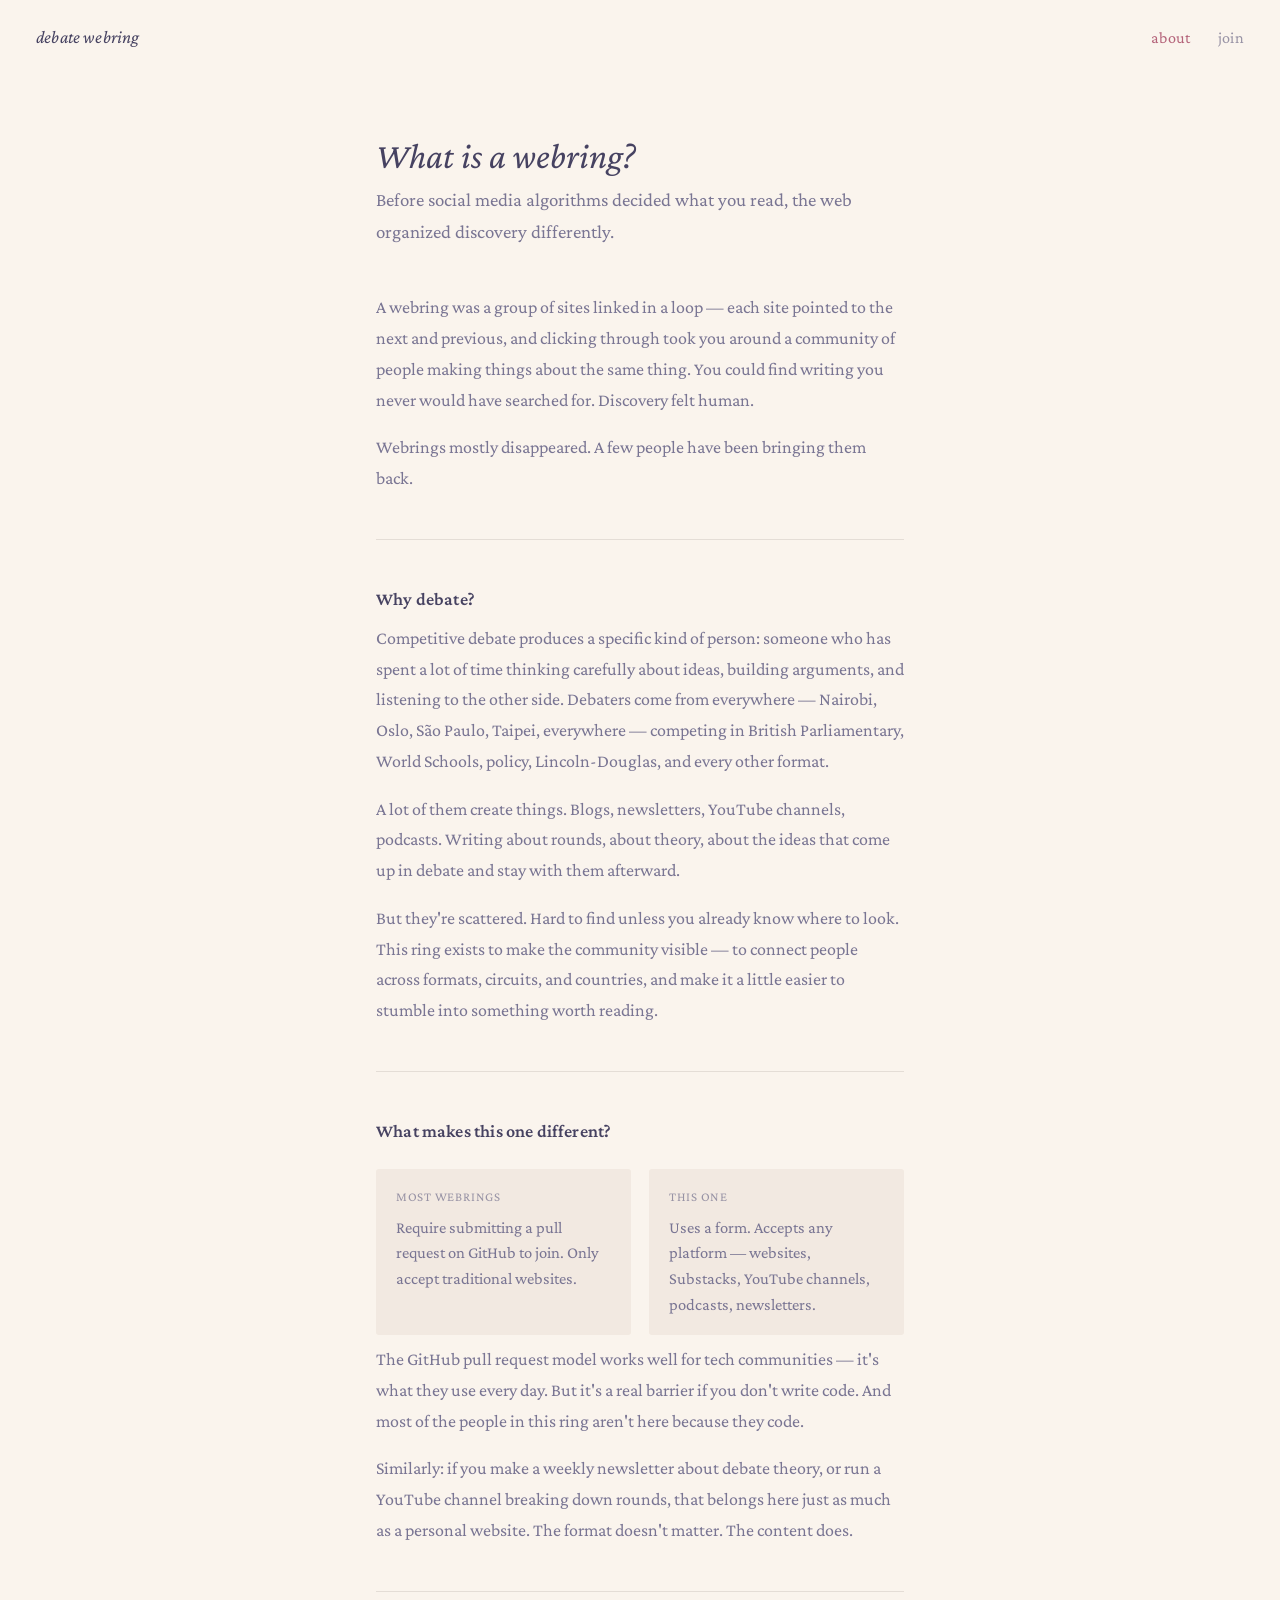
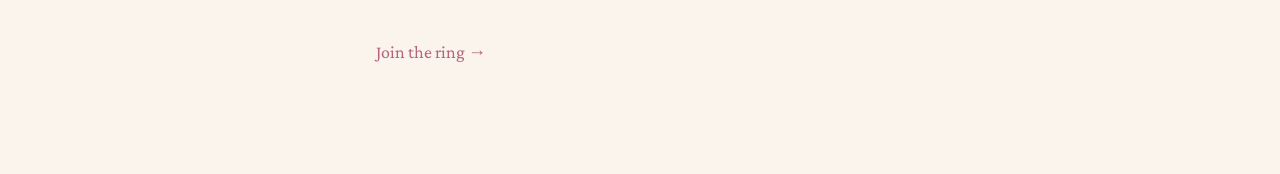
==== about.html @ 641d5b60 "initial site skeleton, example anonymous sites.js" ====
<!DOCTYPE html>
<html lang="en">
<head>
  <meta charset="UTF-8" />
  <meta name="viewport" content="width=device-width, initial-scale=1.0" />
  <title>About · Debate Webring</title>
  <meta name="description" content="What is the debate webring and why does it exist." />
  <link rel="preconnect" href="https://fonts.googleapis.com" />
  <link rel="preconnect" href="https://fonts.gstatic.com" crossorigin />
  <link href="https://fonts.googleapis.com/css2?family=Crimson+Pro:ital,wght@0,300;0,400;0,600;1,300;1,400;1,600&display=swap" rel="stylesheet" />
  <link rel="stylesheet" href="styles.css" />
</head>
<body class="editorial-page">
  <header>
    <h1><a href="index.html">debate webring</a></h1>
    <nav>
      <a href="about.html" class="active">about</a>
      <a href="join.html">join</a>
    </nav>
  </header>

  <main class="editorial-content">
    <h2>What is a webring?</h2>
    <p class="lede">
      Before social media algorithms decided what you read, the web organized
      discovery differently.
    </p>

    <p>
      A webring was a group of sites linked in a loop — each site pointed to
      the next and previous, and clicking through took you around a community
      of people making things about the same thing. You could find writing you
      never would have searched for. Discovery felt human.
    </p>
    <p>
      Webrings mostly disappeared. A few people have been bringing them back.
    </p>

    <hr class="divider" />

    <h3>Why debate?</h3>
    <p>
      Competitive debate produces a specific kind of person: someone who has
      spent a lot of time thinking carefully about ideas, building arguments,
      and listening to the other side. Debaters come from everywhere — Nairobi,
      Oslo, São Paulo, Taipei, everywhere — competing in British Parliamentary,
      World Schools, policy, Lincoln-Douglas, and every other format.
    </p>
    <p>
      A lot of them create things. Blogs, newsletters, YouTube channels,
      podcasts. Writing about rounds, about theory, about the ideas that come
      up in debate and stay with them afterward.
    </p>
    <p>
      But they're scattered. Hard to find unless you already know where to look.
      This ring exists to make the community visible — to connect people across
      formats, circuits, and countries, and make it a little easier to stumble
      into something worth reading.
    </p>

    <hr class="divider" />

    <h3>What makes this one different?</h3>

    <div class="callout-grid">
      <div class="callout">
        <div class="callout-label">Most webrings</div>
        <p>Require submitting a pull request on GitHub to join. Only accept traditional websites.</p>
      </div>
      <div class="callout">
        <div class="callout-label">This one</div>
        <p>Uses a form. Accepts any platform — websites, Substacks, YouTube channels, podcasts, newsletters.</p>
      </div>
    </div>

    <p>
      The GitHub pull request model works well for tech communities — it's what
      they use every day. But it's a real barrier if you don't write code. And
      most of the people in this ring aren't here because they code.
    </p>
    <p>
      Similarly: if you make a weekly newsletter about debate theory, or run a
      YouTube channel breaking down rounds, that belongs here just as much as
      a personal website. The format doesn't matter. The content does.
    </p>

    <hr class="divider" />

    <p>
      <a href="join.html">Join the ring →</a>
    </p>

  </main>
</body>
</html>
---- styles.css ----
/* ── Rose Pine Dawn palette ── */
:root {
  --base:    #faf4ed;
  --surface: #fffaf3;
  --overlay: #f2e9e1;
  --muted:   #9893a5;
  --subtle:  #797593;
  --text:    #464261;
  --love:    #b4637a;
  --gold:    #ea9d34;
  --pine:    #286983;
  --foam:    #56949f;
  --iris:    #907aa9;
  --rose:    #d7827e;
  --border:  #e4ddd6;
}

*, *::before, *::after {
  box-sizing: border-box;
  margin: 0;
  padding: 0;
}

html, body {
  height: 100%;
  background: var(--base);
  color: var(--text);
  font-family: 'Crimson Pro', Georgia, serif;
  font-size: 18px;
  line-height: 1.6;
  -webkit-font-smoothing: antialiased;
}

/* ── Header ── */
header {
  position: fixed;
  top: 0;
  left: 0;
  right: 0;
  z-index: 100;
  display: flex;
  align-items: baseline;
  justify-content: space-between;
  padding: 1.25rem 2rem;
  pointer-events: none;
}

header h1 {
  font-size: 1rem;
  font-weight: 400;
  font-style: italic;
  letter-spacing: 0.01em;
  color: var(--text);
  pointer-events: all;
}

header h1 a {
  color: inherit;
  text-decoration: none;
}

header nav {
  display: flex;
  gap: 1.5rem;
  pointer-events: all;
}

header nav a {
  font-size: 0.9rem;
  color: var(--muted);
  text-decoration: none;
  letter-spacing: 0.02em;
  transition: color 0.15s;
}

header nav a:hover,
header nav a.active {
  color: var(--love);
}

/* ── Ring page ── */
#ring-container {
  width: 100vw;
  height: 100vh;
  overflow: hidden;
  position: relative;
}

#ring-svg {
  width: 100%;
  height: 100%;
  cursor: grab;
  display: block;
}

#ring-svg:active {
  cursor: grabbing;
}

/* ── Constellation elements ── */
.ring-line {
  stroke: var(--border);
  stroke-width: 0.75;
  fill: none;
  transition: stroke 0.25s, stroke-opacity 0.25s;
  stroke-opacity: 0.7;
}

.ring-line.active {
  stroke: var(--love);
  stroke-opacity: 0.45;
}

.ring-dot {
  fill: var(--muted);
  cursor: pointer;
  transition: fill 0.15s;
}

.ring-dot:hover,
.ring-dot.hovered {
  fill: var(--love);
}

.ring-dot.selected {
  fill: var(--love);
}

.ring-label {
  font-family: 'Crimson Pro', Georgia, serif;
  font-size: 11.5px;
  fill: var(--muted);
  cursor: pointer;
  transition: fill 0.15s;
  user-select: none;
  letter-spacing: 0.02em;
}

.ring-label:hover,
.ring-label.hovered {
  fill: var(--love);
}

.ring-label.selected {
  fill: var(--subtle);
  font-style: italic;
}

/* ── Info card ── */
#info-card {
  position: fixed;
  bottom: 5.5rem;
  left: 50%;
  transform: translateX(-50%);
  width: min(400px, calc(100vw - 2rem));
  background: var(--surface);
  border: 1px solid var(--border);
  border-radius: 3px;
  padding: 1.4rem 1.6rem 1.25rem;
  z-index: 50;
  opacity: 1;
  transition: opacity 0.2s, transform 0.2s;
  box-shadow: 0 1px 20px rgba(70, 66, 97, 0.05);
}

#info-card.hidden {
  opacity: 0;
  pointer-events: none;
  transform: translateX(-50%) translateY(6px);
}

.card-header {
  display: flex;
  align-items: flex-start;
  justify-content: space-between;
  gap: 0.75rem;
  margin-bottom: 0.2rem;
}

.card-name {
  font-size: 1.2rem;
  font-weight: 600;
  color: var(--text);
  line-height: 1.2;
}

.card-type {
  font-size: 0.72rem;
  color: var(--muted);
  letter-spacing: 0.06em;
  text-transform: uppercase;
  border: 1px solid var(--border);
  padding: 0.15em 0.5em;
  border-radius: 2px;
  white-space: nowrap;
  margin-top: 0.2rem;
  flex-shrink: 0;
}

.card-close {
  background: none;
  border: none;
  color: var(--muted);
  font-size: 1.1rem;
  cursor: pointer;
  padding: 0.1rem 0.2rem;
  line-height: 1;
  transition: color 0.15s;
  font-family: 'Crimson Pro', Georgia, serif;
  flex-shrink: 0;
}

.card-close:hover {
  color: var(--text);
}

.card-meta {
  font-size: 0.88rem;
  color: var(--muted);
  margin-bottom: 0.65rem;
  font-style: italic;
}

.card-description {
  font-size: 0.97rem;
  color: var(--subtle);
  line-height: 1.55;
  margin-bottom: 1rem;
}

.card-actions {
  display: flex;
  align-items: center;
  gap: 0.75rem;
  flex-wrap: wrap;
}

.btn-visit {
  display: inline-block;
  padding: 0.35rem 1rem;
  background: var(--love);
  color: var(--surface);
  font-family: 'Crimson Pro', Georgia, serif;
  font-size: 0.9rem;
  font-style: italic;
  border: none;
  border-radius: 2px;
  text-decoration: none;
  cursor: pointer;
  transition: background 0.15s;
}

.btn-visit:hover {
  background: var(--rose);
}

/* ── Bio links ── */
.card-bio {
  margin-top: 0.85rem;
  padding-top: 0.85rem;
  border-top: 1px solid var(--overlay);
}

.card-bio-label {
  font-size: 0.75rem;
  color: var(--muted);
  letter-spacing: 0.05em;
  text-transform: uppercase;
  margin-bottom: 0.4rem;
}

.card-bio-links {
  display: flex;
  align-items: center;
  gap: 0.5rem;
  font-size: 0.95rem;
  flex-wrap: wrap;
}

.card-bio-links a {
  color: var(--subtle);
  text-decoration: none;
  transition: color 0.15s;
  border-bottom: 1px solid var(--border);
}

.card-bio-links a:hover {
  color: var(--love);
  border-color: var(--love);
}

.bio-sep {
  color: var(--muted);
  font-style: normal;
}

.btn-copy {
  font-size: 0.78rem;
  color: var(--muted);
  background: none;
  border: 1px solid var(--border);
  border-radius: 2px;
  padding: 0.15em 0.55em;
  cursor: pointer;
  font-family: 'Crimson Pro', Georgia, serif;
  transition: color 0.15s, border-color 0.15s;
  margin-left: auto;
}

.btn-copy:hover {
  color: var(--text);
  border-color: var(--subtle);
}

.btn-copy.copied {
  color: var(--pine);
  border-color: var(--pine);
}

/* ── Ring nav controls ── */
#ring-controls {
  position: fixed;
  bottom: 1.75rem;
  left: 50%;
  transform: translateX(-50%);
  display: flex;
  align-items: center;
  gap: 1.25rem;
  z-index: 50;
}

.ring-nav-btn {
  background: none;
  border: 1px solid var(--border);
  color: var(--muted);
  font-family: 'Crimson Pro', Georgia, serif;
  font-size: 0.9rem;
  font-style: italic;
  padding: 0.28rem 0.85rem;
  border-radius: 2px;
  cursor: pointer;
  transition: border-color 0.15s, color 0.15s;
}

.ring-nav-btn:hover {
  border-color: var(--love);
  color: var(--love);
}

#ring-counter {
  font-size: 0.8rem;
  color: var(--muted);
  font-style: italic;
  min-width: 4.5rem;
  text-align: center;
}

/* ── Zoom hint ── */
#zoom-hint {
  position: fixed;
  top: 4.5rem;
  left: 50%;
  transform: translateX(-50%);
  font-size: 0.75rem;
  color: var(--muted);
  font-style: italic;
  pointer-events: none;
  opacity: 1;
  transition: opacity 1.2s;
  z-index: 10;
  letter-spacing: 0.02em;
}

#zoom-hint.fade {
  opacity: 0;
}

/* ── Editorial pages (about, join) ── */
.editorial-page {
  min-height: 100vh;
}

.editorial-content {
  max-width: 600px;
  margin: 0 auto;
  padding: 7.5rem 2rem 5rem;
}

.editorial-content h2 {
  font-size: 2rem;
  font-weight: 400;
  font-style: italic;
  color: var(--text);
  margin-bottom: 0.35rem;
  line-height: 1.2;
}

.editorial-content .lede {
  font-size: 1.05rem;
  color: var(--subtle);
  margin-bottom: 2.5rem;
  line-height: 1.65;
}

.editorial-content h3 {
  font-size: 1rem;
  font-weight: 600;
  color: var(--text);
  margin-top: 2.25rem;
  margin-bottom: 0.5rem;
  letter-spacing: 0.01em;
}

.editorial-content p {
  font-size: 1rem;
  color: var(--subtle);
  margin-bottom: 0.9rem;
  line-height: 1.72;
}

.editorial-content ul,
.editorial-content ol {
  margin-left: 1.2rem;
  margin-bottom: 1rem;
}

.editorial-content li {
  font-size: 1rem;
  color: var(--subtle);
  line-height: 1.7;
  margin-bottom: 0.3rem;
}

.editorial-content a {
  color: var(--love);
  text-decoration: none;
  border-bottom: 1px solid transparent;
  transition: border-color 0.15s;
}

.editorial-content a:hover {
  border-color: var(--love);
}

.editorial-content code {
  font-family: 'Courier New', monospace;
  font-size: 0.86rem;
  background: var(--overlay);
  color: var(--text);
  padding: 0.1em 0.4em;
  border-radius: 2px;
}

.editorial-content pre {
  background: var(--overlay);
  border: 1px solid var(--border);
  border-radius: 3px;
  padding: 1rem 1.2rem;
  overflow-x: auto;
  margin: 0.5rem 0 1.25rem;
}

.editorial-content pre code {
  background: none;
  padding: 0;
  font-size: 0.84rem;
  line-height: 1.65;
}

.divider {
  border: none;
  border-top: 1px solid var(--border);
  margin: 2.5rem 0;
}

/* ── Difference callouts (about page) ── */
.callout-grid {
  display: grid;
  grid-template-columns: 1fr 1fr;
  gap: 1rem;
  margin: 1.25rem 0 0.5rem;
}

.callout {
  background: var(--overlay);
  border-radius: 3px;
  padding: 1rem 1.1rem;
}

.callout .callout-label {
  font-size: 0.72rem;
  letter-spacing: 0.06em;
  text-transform: uppercase;
  color: var(--muted);
  margin-bottom: 0.4rem;
}

.callout p {
  font-size: 0.92rem;
  color: var(--subtle);
  margin-bottom: 0;
  line-height: 1.55;
}

/* ── Join form embed ── */
.form-wrapper {
  margin-top: 1.5rem;
  border: 1px solid var(--border);
  border-radius: 3px;
  overflow: hidden;
  background: var(--surface);
}

.form-wrapper iframe {
  display: block;
  width: 100%;
  border: none;
  min-height: 640px;
}

.btn-primary {
  display: inline-block;
  padding: 0.5rem 1.2rem;
  background: var(--love);
  color: var(--surface);
  font-family: 'Crimson Pro', Georgia, serif;
  font-size: 1rem;
  font-style: italic;
  border-radius: 2px;
  text-decoration: none;
  border: none;
  transition: background 0.15s;
  cursor: pointer;
  margin-top: 0.5rem;
}

.btn-primary:hover {
  background: var(--rose);
  border-color: transparent;
}

/* ── Responsive ── */
@media (max-width: 600px) {
  header {
    padding: 1rem 1.25rem;
  }

  #info-card {
    bottom: 5.5rem;
    padding: 1.1rem 1.25rem 1rem;
  }

  .editorial-content {
    padding: 6rem 1.25rem 4rem;
  }

  .callout-grid {
    grid-template-columns: 1fr;
  }
}
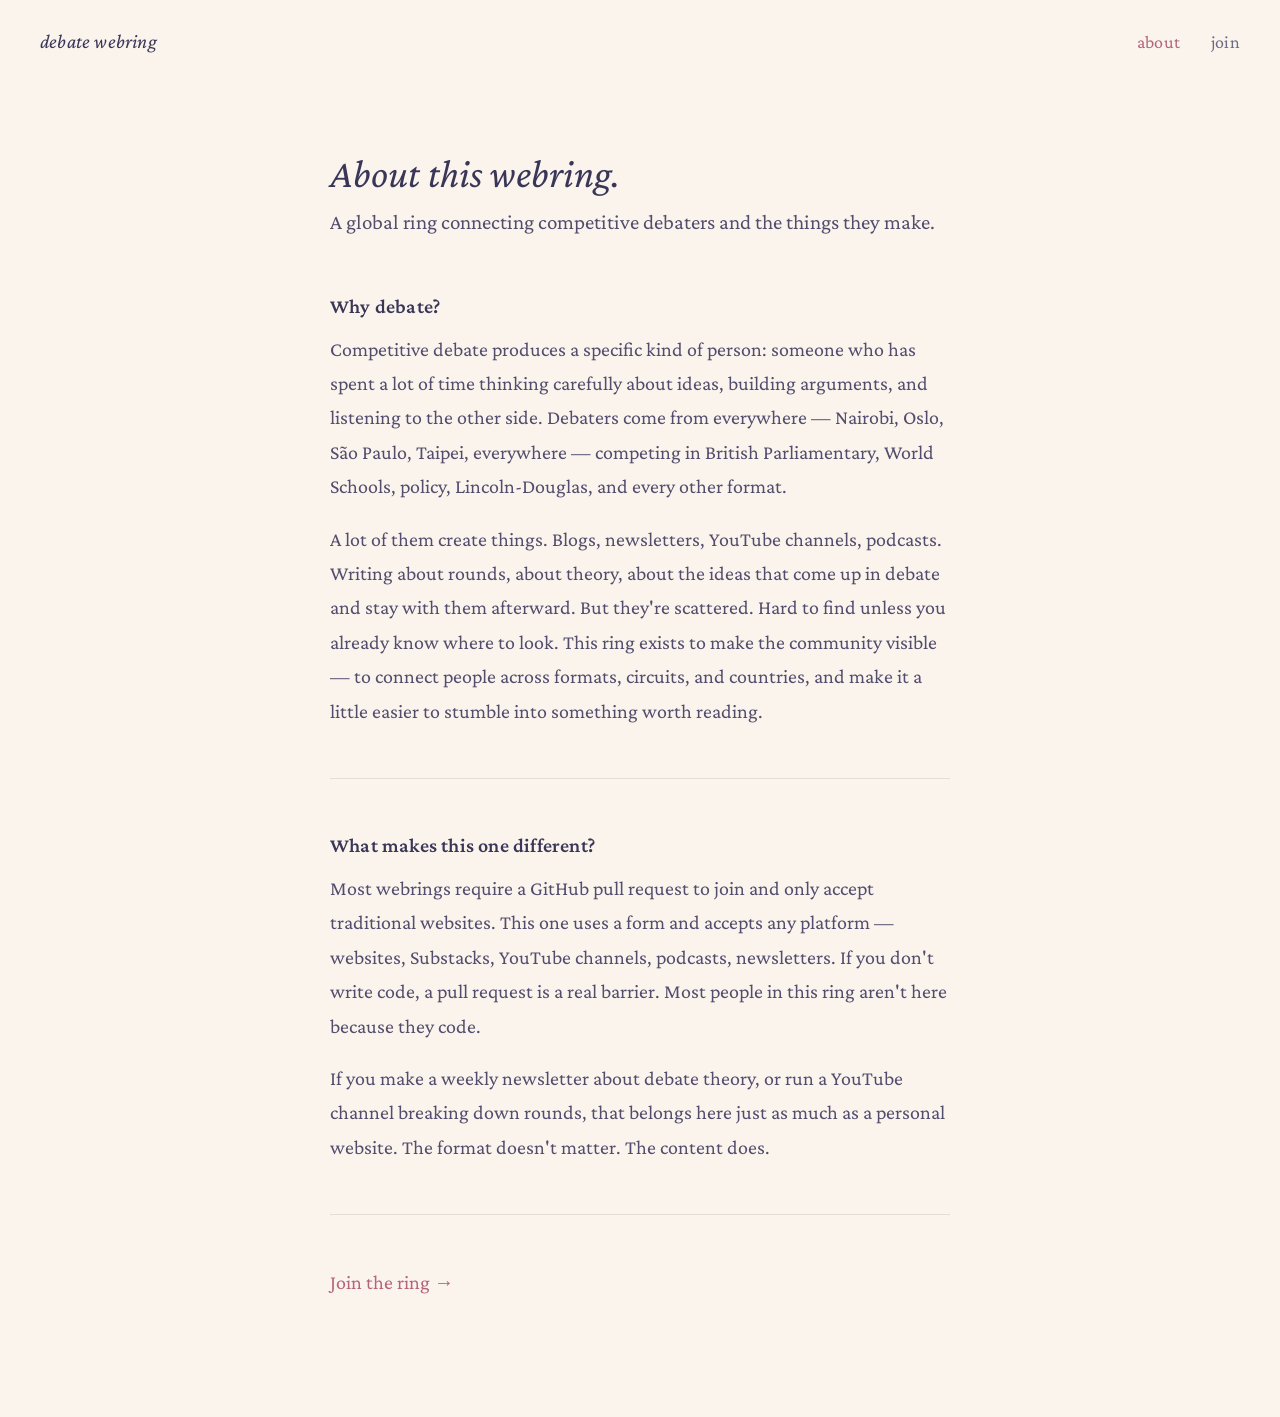
==== commit 5363e386: "Design refresh and structural improvements - Higher color contrast (darker muted/subtle/text tokens)" ====
--- a/about.html
+++ b/about.html
@@ -20,23 +20,10 @@
   </header>
 
   <main class="editorial-content">
-    <h2>What is a webring?</h2>
+    <h2>About this webring.</h2>
     <p class="lede">
-      Before social media algorithms decided what you read, the web organized
-      discovery differently.
+      A global ring connecting competitive debaters and the things they make.
     </p>
-
-    <p>
-      A webring was a group of sites linked in a loop — each site pointed to
-      the next and previous, and clicking through took you around a community
-      of people making things about the same thing. You could find writing you
-      never would have searched for. Discovery felt human.
-    </p>
-    <p>
-      Webrings mostly disappeared. A few people have been bringing them back.
-    </p>
-
-    <hr class="divider" />
 
     <h3>Why debate?</h3>
     <p>
@@ -49,39 +36,27 @@
     <p>
       A lot of them create things. Blogs, newsletters, YouTube channels,
       podcasts. Writing about rounds, about theory, about the ideas that come
-      up in debate and stay with them afterward.
-    </p>
-    <p>
-      But they're scattered. Hard to find unless you already know where to look.
-      This ring exists to make the community visible — to connect people across
-      formats, circuits, and countries, and make it a little easier to stumble
-      into something worth reading.
+      up in debate and stay with them afterward. But they're scattered. Hard to
+      find unless you already know where to look. This ring exists to make the
+      community visible — to connect people across formats, circuits, and
+      countries, and make it a little easier to stumble into something worth
+      reading.
     </p>
 
     <hr class="divider" />
 
     <h3>What makes this one different?</h3>
-
-    <div class="callout-grid">
-      <div class="callout">
-        <div class="callout-label">Most webrings</div>
-        <p>Require submitting a pull request on GitHub to join. Only accept traditional websites.</p>
-      </div>
-      <div class="callout">
-        <div class="callout-label">This one</div>
-        <p>Uses a form. Accepts any platform — websites, Substacks, YouTube channels, podcasts, newsletters.</p>
-      </div>
-    </div>
-
     <p>
-      The GitHub pull request model works well for tech communities — it's what
-      they use every day. But it's a real barrier if you don't write code. And
-      most of the people in this ring aren't here because they code.
+      Most webrings require a GitHub pull request to join and only accept
+      traditional websites. This one uses a form and accepts any platform —
+      websites, Substacks, YouTube channels, podcasts, newsletters. If you
+      don't write code, a pull request is a real barrier. Most people in this
+      ring aren't here because they code.
     </p>
     <p>
-      Similarly: if you make a weekly newsletter about debate theory, or run a
-      YouTube channel breaking down rounds, that belongs here just as much as
-      a personal website. The format doesn't matter. The content does.
+      If you make a weekly newsletter about debate theory, or run a YouTube
+      channel breaking down rounds, that belongs here just as much as a
+      personal website. The format doesn't matter. The content does.
     </p>
 
     <hr class="divider" />
--- a/styles.css
+++ b/styles.css
@@ -3,9 +3,9 @@
   --base:    #faf4ed;
   --surface: #fffaf3;
   --overlay: #f2e9e1;
-  --muted:   #9893a5;
-  --subtle:  #797593;
-  --text:    #464261;
+  --muted:   #6e6a86;
+  --subtle:  #524c6d;
+  --text:    #3a3657;
   --love:    #b4637a;
   --gold:    #ea9d34;
   --pine:    #286983;
@@ -22,11 +22,10 @@
 }
 
 html, body {
-  height: 100%;
   background: var(--base);
   color: var(--text);
   font-family: 'Crimson Pro', Georgia, serif;
-  font-size: 18px;
+  font-size: 20px;
   line-height: 1.6;
   -webkit-font-smoothing: antialiased;
 }
@@ -81,7 +80,7 @@
 /* ── Ring page ── */
 #ring-container {
   width: 100vw;
-  height: 100vh;
+  height: 100svh;
   overflow: hidden;
   position: relative;
 }
@@ -128,8 +127,8 @@
 
 .ring-label {
   font-family: 'Crimson Pro', Georgia, serif;
-  font-size: 11.5px;
-  fill: var(--muted);
+  font-size: 13.5px;
+  fill: var(--subtle);
   cursor: pointer;
   transition: fill 0.15s;
   user-select: none;
@@ -149,24 +148,20 @@
 /* ── Info card ── */
 #info-card {
   position: fixed;
-  bottom: 5.5rem;
-  left: 50%;
-  transform: translateX(-50%);
-  width: min(400px, calc(100vw - 2rem));
+  width: min(460px, calc(100vw - 2rem));
   background: var(--surface);
   border: 1px solid var(--border);
   border-radius: 3px;
   padding: 1.4rem 1.6rem 1.25rem;
   z-index: 50;
   opacity: 1;
-  transition: opacity 0.2s, transform 0.2s;
-  box-shadow: 0 1px 20px rgba(70, 66, 97, 0.05);
+  transition: opacity 0.2s;
+  box-shadow: 0 2px 24px rgba(70, 66, 97, 0.1);
 }
 
 #info-card.hidden {
   opacity: 0;
   pointer-events: none;
-  transform: translateX(-50%) translateY(6px);
 }
 
 .card-header {
@@ -381,7 +376,7 @@
 }
 
 .editorial-content {
-  max-width: 600px;
+  max-width: 700px;
   margin: 0 auto;
   padding: 7.5rem 2rem 5rem;
 }
@@ -473,33 +468,77 @@
   margin: 2.5rem 0;
 }
 
-/* ── Difference callouts (about page) ── */
-.callout-grid {
+/* ── Directory listing (index page) ── */
+#directory {
+  background: var(--surface);
+  border-top: 1px solid var(--border);
+  padding: 3rem 2rem 5rem;
+}
+
+.directory-header {
+  font-size: 0.72rem;
+  letter-spacing: 0.08em;
+  text-transform: uppercase;
+  color: var(--muted);
+  margin-bottom: 1.5rem;
+  max-width: 960px;
+  margin-left: auto;
+  margin-right: auto;
+}
+
+#directory-list {
   display: grid;
-  grid-template-columns: 1fr 1fr;
-  gap: 1rem;
-  margin: 1.25rem 0 0.5rem;
-}
-
-.callout {
+  grid-template-columns: repeat(auto-fill, minmax(260px, 1fr));
+  gap: 0.65rem;
+  max-width: 960px;
+  margin: 0 auto;
+}
+
+.dir-entry {
+  padding: 0.85rem 1rem;
+  border: 1px solid var(--border);
+  border-radius: 3px;
+  cursor: pointer;
+  transition: border-color 0.15s, background 0.15s;
+  background: var(--base);
+  text-align: left;
+}
+
+.dir-entry:hover {
+  border-color: var(--love);
   background: var(--overlay);
-  border-radius: 3px;
-  padding: 1rem 1.1rem;
-}
-
-.callout .callout-label {
-  font-size: 0.72rem;
-  letter-spacing: 0.06em;
+}
+
+.dir-entry-top {
+  display: flex;
+  align-items: baseline;
+  justify-content: space-between;
+  gap: 0.5rem;
+  margin-bottom: 0.2rem;
+}
+
+.dir-entry-name {
+  font-size: 1rem;
+  font-weight: 600;
+  color: var(--text);
+}
+
+.dir-entry-type {
+  font-size: 0.65rem;
+  letter-spacing: 0.05em;
   text-transform: uppercase;
   color: var(--muted);
-  margin-bottom: 0.4rem;
-}
-
-.callout p {
-  font-size: 0.92rem;
-  color: var(--subtle);
-  margin-bottom: 0;
-  line-height: 1.55;
+  border: 1px solid var(--border);
+  padding: 0.1em 0.4em;
+  border-radius: 2px;
+  white-space: nowrap;
+  flex-shrink: 0;
+}
+
+.dir-entry-meta {
+  font-size: 0.82rem;
+  color: var(--muted);
+  font-style: italic;
 }
 
 /* ── Join form embed ── */
@@ -546,7 +585,6 @@
   }
 
   #info-card {
-    bottom: 5.5rem;
     padding: 1.1rem 1.25rem 1rem;
   }
 
@@ -554,7 +592,7 @@
     padding: 6rem 1.25rem 4rem;
   }
 
-  .callout-grid {
+  #directory-list {
     grid-template-columns: 1fr;
   }
 }
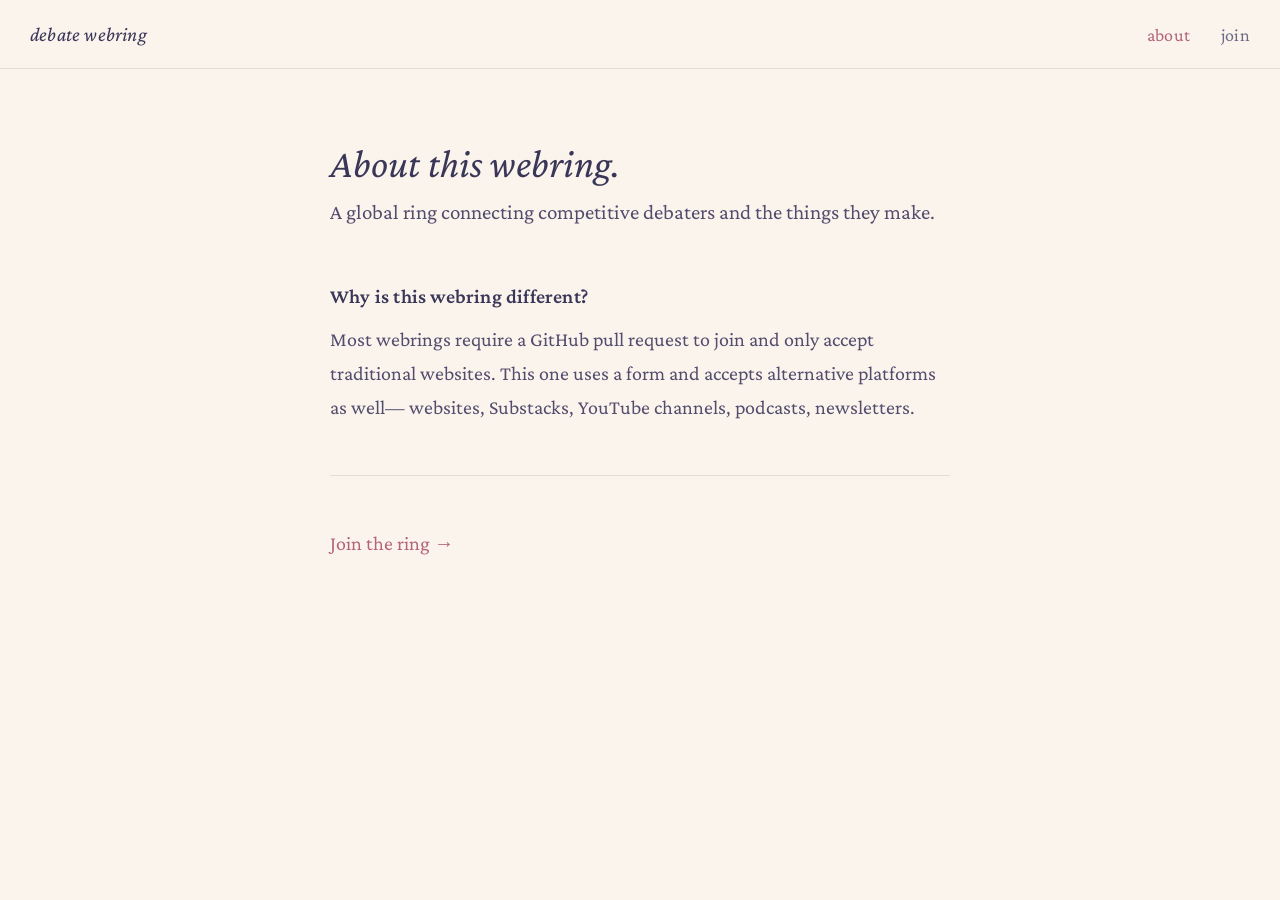
==== commit 419cfb88: "removed ai slop writing" ====
--- a/about.html
+++ b/about.html
@@ -25,38 +25,12 @@
       A global ring connecting competitive debaters and the things they make.
     </p>
 
-    <h3>Why debate?</h3>
-    <p>
-      Competitive debate produces a specific kind of person: someone who has
-      spent a lot of time thinking carefully about ideas, building arguments,
-      and listening to the other side. Debaters come from everywhere — Nairobi,
-      Oslo, São Paulo, Taipei, everywhere — competing in British Parliamentary,
-      World Schools, policy, Lincoln-Douglas, and every other format.
-    </p>
-    <p>
-      A lot of them create things. Blogs, newsletters, YouTube channels,
-      podcasts. Writing about rounds, about theory, about the ideas that come
-      up in debate and stay with them afterward. But they're scattered. Hard to
-      find unless you already know where to look. This ring exists to make the
-      community visible — to connect people across formats, circuits, and
-      countries, and make it a little easier to stumble into something worth
-      reading.
-    </p>
-
-    <hr class="divider" />
-
-    <h3>What makes this one different?</h3>
+    
+    <h3>Why is this webring different?</h3>
     <p>
       Most webrings require a GitHub pull request to join and only accept
-      traditional websites. This one uses a form and accepts any platform —
-      websites, Substacks, YouTube channels, podcasts, newsletters. If you
-      don't write code, a pull request is a real barrier. Most people in this
-      ring aren't here because they code.
-    </p>
-    <p>
-      If you make a weekly newsletter about debate theory, or run a YouTube
-      channel breaking down rounds, that belongs here just as much as a
-      personal website. The format doesn't matter. The content does.
+      traditional websites. This one uses a form and accepts alternative platforms as well—
+      websites, Substacks, YouTube channels, podcasts, newsletters.
     </p>
 
     <hr class="divider" />
--- a/styles.css
+++ b/styles.css
@@ -40,8 +40,9 @@
   display: flex;
   align-items: baseline;
   justify-content: space-between;
-  padding: 1.25rem 2rem;
-  pointer-events: none;
+  padding: 0.9rem 1.5rem;
+  background: var(--base);
+  border-bottom: 1px solid var(--border);
 }
 
 header h1 {
@@ -50,7 +51,6 @@
   font-style: italic;
   letter-spacing: 0.01em;
   color: var(--text);
-  pointer-events: all;
 }
 
 header h1 a {
@@ -61,7 +61,6 @@
 header nav {
   display: flex;
   gap: 1.5rem;
-  pointer-events: all;
 }
 
 header nav a {
@@ -77,12 +76,259 @@
   color: var(--love);
 }
 
-/* ── Ring page ── */
-#ring-container {
-  width: 100vw;
-  height: 100svh;
+/* ── Index page split layout ── */
+body.index-page {
+  height: 100vh;
+  display: flex;
+  flex-direction: column;
   overflow: hidden;
+}
+
+body.index-page header {
   position: relative;
+  flex-shrink: 0;
+}
+
+#app {
+  display: flex;
+  flex: 1;
+  overflow: hidden;
+  min-height: 0;
+}
+
+/* ── Left panel: list + search ── */
+#left-panel {
+  width: 42%;
+  flex-shrink: 0;
+  display: flex;
+  flex-direction: column;
+  overflow: hidden;
+  border-right: 1px solid var(--border);
+}
+
+#search-area {
+  flex-shrink: 0;
+  padding: 0.75rem 1.1rem;
+  border-bottom: 1px solid var(--border);
+  display: flex;
+  flex-direction: column;
+  gap: 0.45rem;
+}
+
+#search-input {
+  width: 100%;
+  background: var(--surface);
+  border: 1px solid var(--border);
+  border-radius: 6px;
+  padding: 0.5rem 0.75rem;
+  font-family: 'Crimson Pro', Georgia, serif;
+  font-size: 0.88rem;
+  color: var(--text);
+  outline: none;
+  transition: border-color 0.15s, box-shadow 0.15s;
+  box-sizing: border-box;
+}
+
+#search-input:focus {
+  border-color: var(--muted);
+  box-shadow: 0 0 0 3px color-mix(in srgb, var(--iris) 18%, transparent);
+}
+
+#search-input::placeholder {
+  color: var(--muted);
+}
+
+#filter-row {
+  display: flex;
+  gap: 0.5rem;
+}
+
+/* ── Custom select ─────────────────────────────────────────────────────────── */
+.custom-select {
+  flex: 1;
+  position: relative;
+  font-family: 'Crimson Pro', Georgia, serif;
+  font-size: 0.82rem;
+}
+
+.custom-select-trigger {
+  width: 100%;
+  display: flex;
+  align-items: center;
+  justify-content: space-between;
+  gap: 0.4rem;
+  background: var(--surface);
+  border: 1px solid var(--border);
+  border-radius: 6px;
+  padding: 0.45rem 0.65rem 0.45rem 0.75rem;
+  font-family: inherit;
+  font-size: inherit;
+  color: var(--subtle);
+  cursor: pointer;
+  outline: none;
+  transition: border-color 0.15s, box-shadow 0.15s;
+  text-align: left;
+}
+
+.custom-select-trigger:focus,
+.custom-select.open .custom-select-trigger {
+  border-color: var(--muted);
+  box-shadow: 0 0 0 3px color-mix(in srgb, var(--iris) 18%, transparent);
+}
+
+.custom-select-chevron {
+  flex-shrink: 0;
+  color: var(--muted);
+  transition: transform 0.15s;
+}
+
+.custom-select.open .custom-select-chevron {
+  transform: rotate(180deg);
+}
+
+.custom-select-panel {
+  display: none;
+  position: absolute;
+  top: calc(100% + 4px);
+  left: 0;
+  right: 0;
+  z-index: 50;
+  background: var(--surface);
+  border: 1px solid var(--border);
+  border-radius: 8px;
+  box-shadow: 0 4px 16px rgba(58, 54, 87, 0.1), 0 1px 4px rgba(58, 54, 87, 0.06);
+  overflow: hidden;
+  min-width: 100%;
+}
+
+.custom-select.open .custom-select-panel {
+  display: block;
+}
+
+.custom-select-option {
+  padding: 0.45rem 0.75rem;
+  cursor: pointer;
+  color: var(--subtle);
+  transition: background 0.1s;
+  white-space: nowrap;
+}
+
+.custom-select-option:hover {
+  background: var(--overlay);
+  color: var(--text);
+}
+
+.custom-select-option.selected {
+  color: var(--text);
+  font-weight: 600;
+  background: var(--overlay);
+}
+
+#site-list {
+  overflow-y: auto;
+  flex: 1;
+  scrollbar-width: none;
+}
+
+#site-list::-webkit-scrollbar {
+  display: none;
+}
+
+.site-row {
+  padding: 0.55rem 1.1rem;
+  border-bottom: 1px solid var(--border);
+  cursor: pointer;
+  transition: background 0.1s;
+}
+
+.site-row:hover {
+  background: var(--overlay);
+}
+
+.site-row.active {
+  background: var(--overlay);
+}
+
+.site-row.dimmed {
+  opacity: 0.22;
+}
+
+.site-row-main {
+  display: flex;
+  align-items: baseline;
+  justify-content: space-between;
+  gap: 0.5rem;
+}
+
+.site-row-name {
+  font-size: 0.92rem;
+  font-weight: 600;
+  color: var(--text);
+  line-height: 1.3;
+}
+
+.site-row-type {
+  font-size: 0.6rem;
+  letter-spacing: 0.05em;
+  text-transform: uppercase;
+  color: var(--muted);
+  border: 1px solid var(--border);
+  padding: 0.08em 0.38em;
+  border-radius: 2px;
+  white-space: nowrap;
+  flex-shrink: 0;
+}
+
+/* ── Type color coding — solid fills ── */
+.type-website    { background: var(--pine); color: var(--surface); border-color: var(--pine); }
+.type-newsletter { background: var(--gold); color: var(--surface); border-color: var(--gold); }
+.type-substack   { background: var(--gold); color: var(--surface); border-color: var(--gold); }
+.type-youtube    { background: var(--rose); color: var(--surface); border-color: var(--rose); }
+.type-podcast    { background: var(--iris); color: var(--surface); border-color: var(--iris); }
+.type-other      { background: var(--foam); color: var(--surface); border-color: var(--foam); }
+
+.site-row-sub {
+  display: flex;
+  align-items: baseline;
+  justify-content: space-between;
+  gap: 0.5rem;
+  margin-top: 0.05rem;
+}
+
+.site-row-location {
+  font-size: 0.75rem;
+  color: var(--muted);
+  font-style: italic;
+}
+
+.site-row-flag {
+  font-style: normal;
+}
+
+.site-row-url {
+  font-size: 0.72rem;
+  color: var(--muted);
+  text-decoration: none;
+  flex-shrink: 0;
+  max-width: 130px;
+  overflow: hidden;
+  text-overflow: ellipsis;
+  white-space: nowrap;
+  transition: color 0.12s;
+}
+
+.site-row-url:hover {
+  color: var(--love);
+}
+
+/* ── Right panel: constellation ── */
+#right-panel {
+  flex: 1;
+  position: relative;
+  overflow: hidden;
+  min-width: 0;
+  background: var(--surface);
+  box-shadow: inset 3px 0 16px rgba(58, 54, 87, 0.05);
 }
 
 #ring-svg {
@@ -110,11 +356,18 @@
   stroke-opacity: 0.45;
 }
 
+.ring-line.dimmed {
+  stroke-opacity: 0.12 !important;
+}
+
+/* ── Card connector line ── */
+
 .ring-dot {
   fill: var(--muted);
   cursor: pointer;
-  transition: fill 0.15s;
-}
+  transition: fill 0.15s, opacity 0.15s;
+}
+
 
 .ring-dot:hover,
 .ring-dot.hovered {
@@ -125,12 +378,17 @@
   fill: var(--love);
 }
 
+.ring-dot.dimmed {
+  fill: var(--border) !important;
+  opacity: 0.5;
+}
+
 .ring-label {
   font-family: 'Crimson Pro', Georgia, serif;
   font-size: 13.5px;
   fill: var(--subtle);
   cursor: pointer;
-  transition: fill 0.15s;
+  transition: fill 0.15s, opacity 0.15s;
   user-select: none;
   letter-spacing: 0.02em;
 }
@@ -145,18 +403,23 @@
   font-style: italic;
 }
 
+.ring-label.dimmed {
+  fill: var(--border) !important;
+  opacity: 0.5;
+}
+
 /* ── Info card ── */
 #info-card {
   position: fixed;
-  width: min(460px, calc(100vw - 2rem));
+  width: min(300px, calc(58vw - 2rem));
   background: var(--surface);
   border: 1px solid var(--border);
   border-radius: 3px;
-  padding: 1.4rem 1.6rem 1.25rem;
+  padding: 0.8rem 0.95rem 0.75rem;
   z-index: 50;
   opacity: 1;
   transition: opacity 0.2s;
-  box-shadow: 0 2px 24px rgba(70, 66, 97, 0.1);
+  box-shadow: 0 2px 16px rgba(58, 54, 87, 0.1);
 }
 
 #info-card.hidden {
@@ -166,29 +429,29 @@
 
 .card-header {
   display: flex;
-  align-items: flex-start;
+  align-items: center;
   justify-content: space-between;
-  gap: 0.75rem;
-  margin-bottom: 0.2rem;
+  gap: 0.5rem;
+  margin-bottom: 0.25rem;
 }
 
 .card-name {
-  font-size: 1.2rem;
+  font-size: 0.95rem;
   font-weight: 600;
   color: var(--text);
   line-height: 1.2;
+  font-family: 'Crimson Pro', Georgia, serif;
 }
 
 .card-type {
-  font-size: 0.72rem;
-  color: var(--muted);
+  font-size: 0.58rem;
+  font-family: 'Crimson Pro', Georgia, serif;
   letter-spacing: 0.06em;
   text-transform: uppercase;
   border: 1px solid var(--border);
-  padding: 0.15em 0.5em;
+  padding: 0.1em 0.42em;
   border-radius: 2px;
   white-space: nowrap;
-  margin-top: 0.2rem;
   flex-shrink: 0;
 }
 
@@ -196,13 +459,14 @@
   background: none;
   border: none;
   color: var(--muted);
-  font-size: 1.1rem;
+  font-size: 1rem;
   cursor: pointer;
-  padding: 0.1rem 0.2rem;
+  padding: 0 0.15rem;
   line-height: 1;
   transition: color 0.15s;
   font-family: 'Crimson Pro', Georgia, serif;
   flex-shrink: 0;
+  margin-left: auto;
 }
 
 .card-close:hover {
@@ -210,33 +474,34 @@
 }
 
 .card-meta {
-  font-size: 0.88rem;
-  color: var(--muted);
+  font-size: 0.72rem;
+  font-family: 'Crimson Pro', Georgia, serif;
+  color: var(--muted);
+  margin-bottom: 0.4rem;
+  font-style: italic;
+}
+
+.card-description {
+  font-size: 0.8rem;
+  font-family: 'Crimson Pro', Georgia, serif;
+  color: var(--subtle);
+  line-height: 1.48;
   margin-bottom: 0.65rem;
-  font-style: italic;
-}
-
-.card-description {
-  font-size: 0.97rem;
-  color: var(--subtle);
-  line-height: 1.55;
-  margin-bottom: 1rem;
 }
 
 .card-actions {
   display: flex;
   align-items: center;
-  gap: 0.75rem;
-  flex-wrap: wrap;
+  gap: 0.6rem;
 }
 
 .btn-visit {
   display: inline-block;
-  padding: 0.35rem 1rem;
+  padding: 0.18rem 0.65rem;
   background: var(--love);
   color: var(--surface);
   font-family: 'Crimson Pro', Georgia, serif;
-  font-size: 0.9rem;
+  font-size: 0.76rem;
   font-style: italic;
   border: none;
   border-radius: 2px;
@@ -249,121 +514,99 @@
   background: var(--rose);
 }
 
-/* ── Bio links ── */
-.card-bio {
-  margin-top: 0.85rem;
-  padding-top: 0.85rem;
-  border-top: 1px solid var(--overlay);
-}
-
-.card-bio-label {
-  font-size: 0.75rem;
-  color: var(--muted);
-  letter-spacing: 0.05em;
-  text-transform: uppercase;
-  margin-bottom: 0.4rem;
-}
-
-.card-bio-links {
-  display: flex;
-  align-items: center;
-  gap: 0.5rem;
-  font-size: 0.95rem;
-  flex-wrap: wrap;
-}
-
-.card-bio-links a {
-  color: var(--subtle);
-  text-decoration: none;
-  transition: color 0.15s;
-  border-bottom: 1px solid var(--border);
-}
-
-.card-bio-links a:hover {
-  color: var(--love);
-  border-color: var(--love);
-}
-
-.bio-sep {
-  color: var(--muted);
-  font-style: normal;
-}
-
-.btn-copy {
-  font-size: 0.78rem;
-  color: var(--muted);
-  background: none;
-  border: 1px solid var(--border);
-  border-radius: 2px;
-  padding: 0.15em 0.55em;
-  cursor: pointer;
-  font-family: 'Crimson Pro', Georgia, serif;
-  transition: color 0.15s, border-color 0.15s;
-  margin-left: auto;
-}
-
-.btn-copy:hover {
-  color: var(--text);
-  border-color: var(--subtle);
-}
-
-.btn-copy.copied {
-  color: var(--pine);
-  border-color: var(--pine);
-}
-
-/* ── Ring nav controls ── */
+
+/* ── Ring nav controls (inside right panel) ── */
 #ring-controls {
-  position: fixed;
-  bottom: 1.75rem;
+  position: absolute;
+  bottom: 1.5rem;
   left: 50%;
   transform: translateX(-50%);
   display: flex;
   align-items: center;
   gap: 1.25rem;
   z-index: 50;
+  background: transparent;
+  border: 1px solid transparent;
+  border-radius: 3px;
+  padding: 0.3rem 0.75rem;
+  transition: background 0.2s, border-color 0.2s;
+}
+
+#ring-controls.has-selection {
+  background: var(--surface);
+  border-color: var(--border);
 }
 
 .ring-nav-btn {
   background: none;
+  border: none;
+  color: var(--muted);
+  font-family: 'Crimson Pro', Georgia, serif;
+  font-size: 0.88rem;
+  font-style: italic;
+  padding: 0.18rem 0.4rem;
+  cursor: pointer;
+  transition: color 0.15s, opacity 0.2s;
+  opacity: 0;
+  pointer-events: none;
+}
+
+#ring-controls.has-selection .ring-nav-btn {
+  opacity: 1;
+  pointer-events: all;
+}
+
+.ring-nav-btn:hover {
+  color: var(--love);
+}
+
+#ring-counter {
+  font-size: 0.72rem;
+  font-family: 'Crimson Pro', Georgia, serif;
+  color: var(--subtle);
+  background: var(--overlay);
   border: 1px solid var(--border);
-  color: var(--muted);
-  font-family: 'Crimson Pro', Georgia, serif;
-  font-size: 0.9rem;
-  font-style: italic;
-  padding: 0.28rem 0.85rem;
-  border-radius: 2px;
-  cursor: pointer;
-  transition: border-color 0.15s, color 0.15s;
-}
-
-.ring-nav-btn:hover {
-  border-color: var(--love);
-  color: var(--love);
-}
-
-#ring-counter {
-  font-size: 0.8rem;
-  color: var(--muted);
-  font-style: italic;
-  min-width: 4.5rem;
+  border-radius: 99px;
+  padding: 0.08rem 0.65rem;
+  min-width: 4rem;
   text-align: center;
+  letter-spacing: 0.02em;
 }
 
 /* ── Zoom hint ── */
 #zoom-hint {
-  position: fixed;
-  top: 4.5rem;
+  position: absolute;
+  top: 1rem;
   left: 50%;
   transform: translateX(-50%);
-  font-size: 0.75rem;
-  color: var(--muted);
-  font-style: italic;
+  display: flex;
+  align-items: center;
+  gap: 0.35rem;
   pointer-events: none;
   opacity: 1;
   transition: opacity 1.2s;
   z-index: 10;
-  letter-spacing: 0.02em;
+  white-space: nowrap;
+}
+
+#zoom-hint .hint-key {
+  display: inline-flex;
+  align-items: center;
+  gap: 0.2rem;
+  background: var(--surface);
+  border: 1px solid var(--muted);
+  border-radius: 5px;
+  padding: 0.22rem 0.6rem;
+  font-size: 0.78rem;
+  font-family: 'Crimson Pro', Georgia, serif;
+  color: var(--text);
+  line-height: 1.5;
+  box-shadow: 0 1px 4px rgba(58, 54, 87, 0.12);
+}
+
+#zoom-hint .hint-sep {
+  font-size: 0.7rem;
+  color: var(--muted);
 }
 
 #zoom-hint.fade {
@@ -378,7 +621,7 @@
 .editorial-content {
   max-width: 700px;
   margin: 0 auto;
-  padding: 7.5rem 2rem 5rem;
+  padding: 7rem 2rem 5rem;
 }
 
 .editorial-content h2 {
@@ -468,93 +711,114 @@
   margin: 2.5rem 0;
 }
 
-/* ── Directory listing (index page) ── */
-#directory {
+/* ── Join form ── */
+.join-form {
+  margin-top: 1.5rem;
+  display: flex;
+  flex-direction: column;
+  gap: 1.25rem;
+}
+
+.form-field {
+  display: flex;
+  flex-direction: column;
+  gap: 0.3rem;
+}
+
+.form-field label {
+  font-size: 0.9rem;
+  font-weight: 600;
+  color: var(--text);
+  letter-spacing: 0.01em;
+}
+
+.form-required {
+  color: var(--love);
+  font-weight: 400;
+}
+
+.field-hint {
+  font-size: 0.82rem;
+  color: var(--muted);
+  font-style: italic;
+}
+
+.form-input,
+.form-select,
+.form-textarea {
+  width: 100%;
   background: var(--surface);
-  border-top: 1px solid var(--border);
-  padding: 3rem 2rem 5rem;
-}
-
-.directory-header {
-  font-size: 0.72rem;
-  letter-spacing: 0.08em;
-  text-transform: uppercase;
-  color: var(--muted);
-  margin-bottom: 1.5rem;
-  max-width: 960px;
-  margin-left: auto;
-  margin-right: auto;
-}
-
-#directory-list {
-  display: grid;
-  grid-template-columns: repeat(auto-fill, minmax(260px, 1fr));
-  gap: 0.65rem;
-  max-width: 960px;
-  margin: 0 auto;
-}
-
-.dir-entry {
-  padding: 0.85rem 1rem;
   border: 1px solid var(--border);
-  border-radius: 3px;
-  cursor: pointer;
-  transition: border-color 0.15s, background 0.15s;
-  background: var(--base);
-  text-align: left;
-}
-
-.dir-entry:hover {
+  border-radius: 4px;
+  padding: 0.55rem 0.75rem;
+  font-family: 'Crimson Pro', Georgia, serif;
+  font-size: 1rem;
+  color: var(--text);
+  outline: none;
+  transition: border-color 0.15s, box-shadow 0.15s;
+}
+
+.form-input:focus,
+.form-select:focus,
+.form-textarea:focus {
+  border-color: var(--muted);
+  box-shadow: 0 0 0 3px color-mix(in srgb, var(--iris) 18%, transparent);
+}
+
+.form-input::placeholder,
+.form-textarea::placeholder {
+  color: var(--muted);
+  font-style: italic;
+}
+
+
+.form-textarea {
+  resize: vertical;
+  min-height: 90px;
+  line-height: 1.6;
+}
+
+.form-submit-row {
+  display: flex;
+  align-items: center;
+  gap: 1rem;
+  margin-top: 0.25rem;
+}
+
+.form-status {
+  font-size: 0.88rem;
+  font-style: italic;
+}
+
+.form-error {
+  color: var(--love);
+}
+
+.form-success {
+  margin-top: 0.5rem;
+  font-style: italic;
+  color: var(--pine);
+}
+
+/* ── Custom select inside join form ── */
+.form-custom-select .custom-select-trigger {
+  padding: 0.55rem 0.65rem 0.55rem 0.75rem;
+  border-radius: 4px;
+  font-size: 1rem;
+}
+
+.form-custom-select .type-placeholder {
+  color: var(--muted);
+  font-style: italic;
+}
+
+.form-custom-select.type-error .custom-select-trigger {
   border-color: var(--love);
-  background: var(--overlay);
-}
-
-.dir-entry-top {
-  display: flex;
-  align-items: baseline;
-  justify-content: space-between;
-  gap: 0.5rem;
-  margin-bottom: 0.2rem;
-}
-
-.dir-entry-name {
+  box-shadow: 0 0 0 3px color-mix(in srgb, var(--love) 15%, transparent);
+}
+
+.form-custom-select .custom-select-panel {
   font-size: 1rem;
-  font-weight: 600;
-  color: var(--text);
-}
-
-.dir-entry-type {
-  font-size: 0.65rem;
-  letter-spacing: 0.05em;
-  text-transform: uppercase;
-  color: var(--muted);
-  border: 1px solid var(--border);
-  padding: 0.1em 0.4em;
-  border-radius: 2px;
-  white-space: nowrap;
-  flex-shrink: 0;
-}
-
-.dir-entry-meta {
-  font-size: 0.82rem;
-  color: var(--muted);
-  font-style: italic;
-}
-
-/* ── Join form embed ── */
-.form-wrapper {
-  margin-top: 1.5rem;
-  border: 1px solid var(--border);
-  border-radius: 3px;
-  overflow: hidden;
-  background: var(--surface);
-}
-
-.form-wrapper iframe {
-  display: block;
-  width: 100%;
-  border: none;
-  min-height: 640px;
 }
 
 .btn-primary {
@@ -575,24 +839,23 @@
 
 .btn-primary:hover {
   background: var(--rose);
-  border-color: transparent;
 }
 
 /* ── Responsive ── */
-@media (max-width: 600px) {
+@media (max-width: 700px) {
   header {
-    padding: 1rem 1.25rem;
+    padding: 0.75rem 1rem;
   }
 
-  #info-card {
-    padding: 1.1rem 1.25rem 1rem;
+  #left-panel {
+    width: 100%;
   }
 
+  #right-panel {
+    display: none;
+  }
+
   .editorial-content {
-    padding: 6rem 1.25rem 4rem;
+    padding: 5.5rem 1.25rem 4rem;
   }
-
-  #directory-list {
-    grid-template-columns: 1fr;
-  }
-}
+}
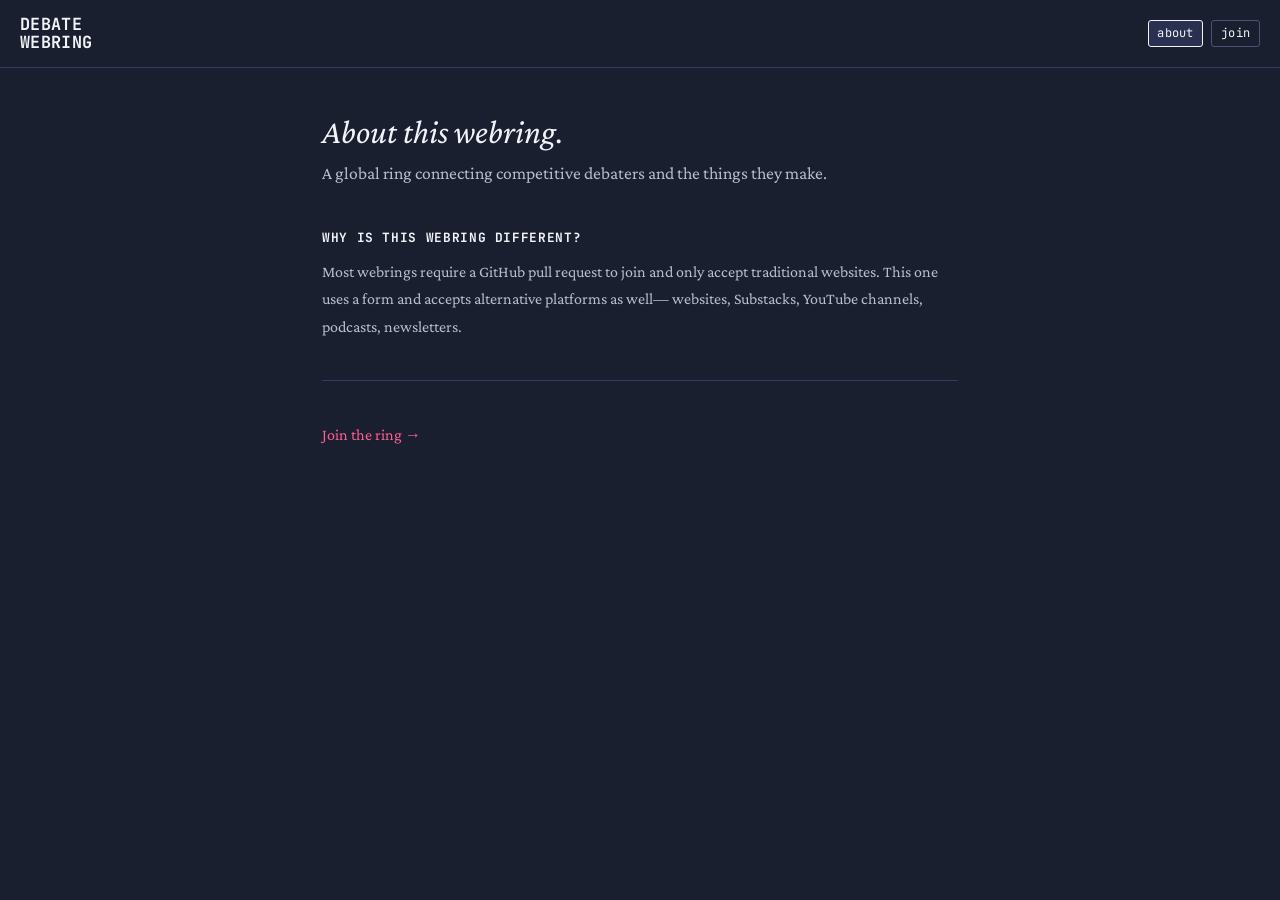
==== commit 49b033db: "style: new colours, roughly" ====
--- a/about.html
+++ b/about.html
@@ -7,7 +7,7 @@
   <meta name="description" content="What is the debate webring and why does it exist." />
   <link rel="preconnect" href="https://fonts.googleapis.com" />
   <link rel="preconnect" href="https://fonts.gstatic.com" crossorigin />
-  <link href="https://fonts.googleapis.com/css2?family=Crimson+Pro:ital,wght@0,300;0,400;0,600;1,300;1,400;1,600&display=swap" rel="stylesheet" />
+  <link href="https://fonts.googleapis.com/css2?family=Crimson+Pro:ital,wght@0,300;0,400;0,600;1,300;1,400;1,600&family=JetBrains+Mono:ital,wght@0,400;0,500;0,700;1,400;1,500&display=swap" rel="stylesheet" />
   <link rel="stylesheet" href="styles.css" />
 </head>
 <body class="editorial-page">
--- a/styles.css
+++ b/styles.css
@@ -1,18 +1,24 @@
-/* ── Rose Pine Dawn palette ── */
+/* ── Dark palette ── */
 :root {
-  --base:    #faf4ed;
-  --surface: #fffaf3;
-  --overlay: #f2e9e1;
-  --muted:   #6e6a86;
-  --subtle:  #524c6d;
-  --text:    #3a3657;
-  --love:    #b4637a;
-  --gold:    #ea9d34;
-  --pine:    #286983;
-  --foam:    #56949f;
-  --iris:    #907aa9;
-  --rose:    #d7827e;
-  --border:  #e4ddd6;
+  --base:    #1a1f30;
+  --surface: #20253a;
+  --overlay: #2a3050;
+  --muted:   #7a82a0;
+  --subtle:  #b8bcd0;
+  --text:    #f2f3f8;
+  --border:  #353b5c;
+  --border-strong: #4a5278;
+
+  /* Accent colors — type coding */
+  --love:    #ff5c93;   /* youtube / pink */
+  --gold:    #f5d04a;   /* newsletter / writing */
+  --pine:    #5eb8ff;   /* website / blue */
+  --foam:    #5fd4d8;   /* other / cyan */
+  --iris:    #b07aff;   /* podcast / purple */
+  --rose:    #ff994a;   /* warm accent / orange */
+
+  --mono: 'JetBrains Mono', ui-monospace, SFMono-Regular, Menlo, monospace;
+  --serif: 'Crimson Pro', Georgia, serif;
 }
 
 *, *::before, *::after {
@@ -24,9 +30,9 @@
 html, body {
   background: var(--base);
   color: var(--text);
-  font-family: 'Crimson Pro', Georgia, serif;
-  font-size: 20px;
-  line-height: 1.6;
+  font-family: var(--mono);
+  font-size: 16px;
+  line-height: 1.55;
   -webkit-font-smoothing: antialiased;
 }
 
@@ -38,42 +44,52 @@
   right: 0;
   z-index: 100;
   display: flex;
-  align-items: baseline;
+  align-items: center;
   justify-content: space-between;
-  padding: 0.9rem 1.5rem;
+  padding: 1rem 1.25rem;
   background: var(--base);
   border-bottom: 1px solid var(--border);
 }
 
 header h1 {
-  font-size: 1rem;
-  font-weight: 400;
-  font-style: italic;
-  letter-spacing: 0.01em;
-  color: var(--text);
+  font-family: var(--mono);
+  font-size: 1.05rem;
+  font-weight: 700;
+  letter-spacing: 0.02em;
+  text-transform: uppercase;
+  color: var(--text);
+  line-height: 1.05;
 }
 
 header h1 a {
   color: inherit;
   text-decoration: none;
+  display: inline-block;
+  max-width: 5.5em;
 }
 
 header nav {
   display: flex;
-  gap: 1.5rem;
+  gap: 0.5rem;
 }
 
 header nav a {
-  font-size: 0.9rem;
-  color: var(--muted);
+  font-family: var(--mono);
+  font-size: 0.75rem;
+  color: var(--text);
   text-decoration: none;
   letter-spacing: 0.02em;
-  transition: color 0.15s;
+  padding: 0.2rem 0.55rem;
+  border: 1px solid var(--border-strong);
+  border-radius: 3px;
+  transition: border-color 0.15s, color 0.15s, background 0.15s;
 }
 
 header nav a:hover,
 header nav a.active {
-  color: var(--love);
+  color: var(--text);
+  border-color: var(--text);
+  background: var(--overlay);
 }
 
 /* ── Index page split layout ── */
@@ -87,6 +103,7 @@
 body.index-page header {
   position: relative;
   flex-shrink: 0;
+  border-bottom: 1px solid var(--border);
 }
 
 #app {
@@ -99,39 +116,38 @@
 /* ── Left panel: list + search ── */
 #left-panel {
   width: 42%;
+  max-width: 460px;
   flex-shrink: 0;
   display: flex;
   flex-direction: column;
   overflow: hidden;
   border-right: 1px solid var(--border);
+  background: var(--base);
 }
 
 #search-area {
   flex-shrink: 0;
-  padding: 0.75rem 1.1rem;
-  border-bottom: 1px solid var(--border);
+  padding: 0.9rem 1rem;
   display: flex;
   flex-direction: column;
-  gap: 0.45rem;
+  gap: 0.55rem;
 }
 
 #search-input {
   width: 100%;
-  background: var(--surface);
-  border: 1px solid var(--border);
-  border-radius: 6px;
-  padding: 0.5rem 0.75rem;
-  font-family: 'Crimson Pro', Georgia, serif;
-  font-size: 0.88rem;
+  background: transparent;
+  border: 1px solid var(--border-strong);
+  border-radius: 3px;
+  padding: 0.45rem 0.7rem;
+  font-family: var(--mono);
+  font-size: 0.78rem;
   color: var(--text);
   outline: none;
   transition: border-color 0.15s, box-shadow 0.15s;
-  box-sizing: border-box;
 }
 
 #search-input:focus {
-  border-color: var(--muted);
-  box-shadow: 0 0 0 3px color-mix(in srgb, var(--iris) 18%, transparent);
+  border-color: var(--text);
 }
 
 #search-input::placeholder {
@@ -140,45 +156,61 @@
 
 #filter-row {
   display: flex;
-  gap: 0.5rem;
-}
-
-/* ── Custom select ─────────────────────────────────────────────────────────── */
+  gap: 0.4rem;
+  flex-wrap: wrap;
+}
+
+/* ── Custom select — chip style ── */
 .custom-select {
-  flex: 1;
   position: relative;
-  font-family: 'Crimson Pro', Georgia, serif;
-  font-size: 0.82rem;
+  font-family: var(--mono);
+  font-size: 0.72rem;
 }
 
 .custom-select-trigger {
-  width: 100%;
-  display: flex;
+  display: inline-flex;
   align-items: center;
-  justify-content: space-between;
-  gap: 0.4rem;
-  background: var(--surface);
-  border: 1px solid var(--border);
-  border-radius: 6px;
-  padding: 0.45rem 0.65rem 0.45rem 0.75rem;
+  gap: 0.3rem;
+  background: transparent;
+  border: 1px solid var(--border-strong);
+  border-radius: 3px;
+  padding: 0.22rem 0.55rem;
   font-family: inherit;
   font-size: inherit;
-  color: var(--subtle);
+  color: var(--text);
   cursor: pointer;
   outline: none;
-  transition: border-color 0.15s, box-shadow 0.15s;
+  transition: border-color 0.15s, color 0.15s, background 0.15s;
   text-align: left;
-}
-
-.custom-select-trigger:focus,
-.custom-select.open .custom-select-trigger {
-  border-color: var(--muted);
-  box-shadow: 0 0 0 3px color-mix(in srgb, var(--iris) 18%, transparent);
+  letter-spacing: 0.01em;
+}
+
+.custom-select-trigger:hover {
+  background: var(--overlay);
+}
+
+.custom-select.open .custom-select-trigger,
+.custom-select-trigger:focus-visible {
+  border-color: var(--text);
+}
+
+/* Color the type-filter chip by current selection */
+#filter-type .custom-select-trigger { border-color: var(--pine); color: var(--pine); }
+#filter-type:has(.custom-select-option.selected[data-value=""])    .custom-select-trigger { border-color: var(--pine); color: var(--pine); }
+#filter-type:has(.custom-select-option.selected[data-value="newsletter"]) .custom-select-trigger,
+#filter-type:has(.custom-select-option.selected[data-value="substack"])   .custom-select-trigger { border-color: var(--gold); color: var(--gold); }
+#filter-type:has(.custom-select-option.selected[data-value="youtube"]) .custom-select-trigger { border-color: var(--love); color: var(--love); }
+#filter-type:has(.custom-select-option.selected[data-value="podcast"]) .custom-select-trigger { border-color: var(--iris); color: var(--iris); }
+#filter-type:has(.custom-select-option.selected[data-value="other"])   .custom-select-trigger { border-color: var(--foam); color: var(--foam); }
+
+#filter-location .custom-select-trigger {
+  border-color: var(--border-strong);
+  color: var(--text);
 }
 
 .custom-select-chevron {
   flex-shrink: 0;
-  color: var(--muted);
+  opacity: 0.75;
   transition: transform 0.15s;
 }
 
@@ -191,14 +223,15 @@
   position: absolute;
   top: calc(100% + 4px);
   left: 0;
-  right: 0;
   z-index: 50;
   background: var(--surface);
-  border: 1px solid var(--border);
-  border-radius: 8px;
-  box-shadow: 0 4px 16px rgba(58, 54, 87, 0.1), 0 1px 4px rgba(58, 54, 87, 0.06);
+  border: 1px solid var(--border-strong);
+  border-radius: 4px;
+  box-shadow: 0 8px 24px rgba(0, 0, 0, 0.4);
   overflow: hidden;
   min-width: 100%;
+  max-height: 280px;
+  overflow-y: auto;
 }
 
 .custom-select.open .custom-select-panel {
@@ -206,11 +239,12 @@
 }
 
 .custom-select-option {
-  padding: 0.45rem 0.75rem;
+  padding: 0.38rem 0.7rem;
   cursor: pointer;
   color: var(--subtle);
-  transition: background 0.1s;
+  transition: background 0.1s, color 0.1s;
   white-space: nowrap;
+  font-size: 0.72rem;
 }
 
 .custom-select-option:hover {
@@ -220,7 +254,7 @@
 
 .custom-select-option.selected {
   color: var(--text);
-  font-weight: 600;
+  font-weight: 700;
   background: var(--overlay);
 }
 
@@ -234,11 +268,13 @@
   display: none;
 }
 
+/* ── Site rows ── */
 .site-row {
-  padding: 0.55rem 1.1rem;
+  position: relative;
+  padding: 0.7rem 1.1rem 0.7rem 1rem;
   border-bottom: 1px solid var(--border);
   cursor: pointer;
-  transition: background 0.1s;
+  transition: background 0.12s;
 }
 
 .site-row:hover {
@@ -250,76 +286,96 @@
 }
 
 .site-row.dimmed {
-  opacity: 0.22;
-}
+  opacity: 0.28;
+}
+
+/* Right-edge colored bar — colored by site type via :has() */
+.site-row::after {
+  content: '';
+  position: absolute;
+  top: 0;
+  right: 0;
+  bottom: 0;
+  width: 4px;
+  background: var(--muted);
+  transition: background 0.15s;
+}
+
+.site-row:has(.type-website)::after    { background: var(--pine); }
+.site-row:has(.type-newsletter)::after,
+.site-row:has(.type-substack)::after   { background: var(--gold); }
+.site-row:has(.type-youtube)::after    { background: var(--love); }
+.site-row:has(.type-podcast)::after    { background: var(--iris); }
+.site-row:has(.type-other)::after      { background: var(--foam); }
 
 .site-row-main {
   display: flex;
   align-items: baseline;
   justify-content: space-between;
-  gap: 0.5rem;
+  gap: 0.75rem;
 }
 
 .site-row-name {
-  font-size: 0.92rem;
-  font-weight: 600;
-  color: var(--text);
+  font-family: var(--mono);
+  font-size: 0.82rem;
+  font-weight: 700;
+  color: var(--text);
+  letter-spacing: 0.03em;
+  text-transform: uppercase;
   line-height: 1.3;
 }
 
+/* Hide the inline type badge — type now shown via right-edge bar */
 .site-row-type {
-  font-size: 0.6rem;
-  letter-spacing: 0.05em;
-  text-transform: uppercase;
-  color: var(--muted);
-  border: 1px solid var(--border);
-  padding: 0.08em 0.38em;
-  border-radius: 2px;
-  white-space: nowrap;
-  flex-shrink: 0;
-}
-
-/* ── Type color coding — solid fills ── */
-.type-website    { background: var(--pine); color: var(--surface); border-color: var(--pine); }
-.type-newsletter { background: var(--gold); color: var(--surface); border-color: var(--gold); }
-.type-substack   { background: var(--gold); color: var(--surface); border-color: var(--gold); }
-.type-youtube    { background: var(--rose); color: var(--surface); border-color: var(--rose); }
-.type-podcast    { background: var(--iris); color: var(--surface); border-color: var(--iris); }
-.type-other      { background: var(--foam); color: var(--surface); border-color: var(--foam); }
+  display: none;
+}
 
 .site-row-sub {
   display: flex;
   align-items: baseline;
-  justify-content: space-between;
-  gap: 0.5rem;
-  margin-top: 0.05rem;
+  gap: 0.4rem;
+  margin-top: 0.15rem;
 }
 
 .site-row-location {
-  font-size: 0.75rem;
-  color: var(--muted);
+  font-family: var(--serif);
+  font-size: 0.82rem;
+  color: var(--subtle);
   font-style: italic;
+  line-height: 1.3;
 }
 
 .site-row-flag {
   font-style: normal;
+  font-size: 0.78rem;
 }
 
 .site-row-url {
-  font-size: 0.72rem;
-  color: var(--muted);
+  font-family: var(--mono);
+  font-size: 0.78rem;
+  color: var(--subtle);
   text-decoration: none;
   flex-shrink: 0;
-  max-width: 130px;
+  max-width: 160px;
   overflow: hidden;
   text-overflow: ellipsis;
   white-space: nowrap;
+  text-transform: uppercase;
+  letter-spacing: 0.02em;
   transition: color 0.12s;
 }
 
 .site-row-url:hover {
   color: var(--love);
 }
+
+/* Tokenized type colors (kept for card / future use) */
+.type-website    { color: var(--pine); }
+.type-newsletter { color: var(--gold); }
+.type-substack   { color: var(--gold); }
+.type-youtube    { color: var(--love); }
+.type-podcast    { color: var(--iris); }
+.type-other      { color: var(--foam); }
 
 /* ── Right panel: constellation ── */
 #right-panel {
@@ -327,8 +383,7 @@
   position: relative;
   overflow: hidden;
   min-width: 0;
-  background: var(--surface);
-  box-shadow: inset 3px 0 16px rgba(58, 54, 87, 0.05);
+  background: var(--base);
 }
 
 #ring-svg {
@@ -344,30 +399,27 @@
 
 /* ── Constellation elements ── */
 .ring-line {
-  stroke: var(--border);
+  stroke: var(--border-strong);
   stroke-width: 0.75;
   fill: none;
   transition: stroke 0.25s, stroke-opacity 0.25s;
-  stroke-opacity: 0.7;
+  stroke-opacity: 0.55;
 }
 
 .ring-line.active {
   stroke: var(--love);
-  stroke-opacity: 0.45;
+  stroke-opacity: 0.55;
 }
 
 .ring-line.dimmed {
-  stroke-opacity: 0.12 !important;
-}
-
-/* ── Card connector line ── */
+  stroke-opacity: 0.1 !important;
+}
 
 .ring-dot {
-  fill: var(--muted);
+  fill: var(--subtle);
   cursor: pointer;
   transition: fill 0.15s, opacity 0.15s;
 }
-
 
 .ring-dot:hover,
 .ring-dot.hovered {
@@ -379,47 +431,49 @@
 }
 
 .ring-dot.dimmed {
-  fill: var(--border) !important;
+  fill: var(--border-strong) !important;
   opacity: 0.5;
 }
 
 .ring-label {
-  font-family: 'Crimson Pro', Georgia, serif;
-  font-size: 13.5px;
+  font-family: var(--mono);
+  font-size: 12px;
+  font-weight: 500;
   fill: var(--subtle);
   cursor: pointer;
   transition: fill 0.15s, opacity 0.15s;
   user-select: none;
-  letter-spacing: 0.02em;
+  letter-spacing: 0.04em;
+  text-transform: uppercase;
 }
 
 .ring-label:hover,
 .ring-label.hovered {
+  fill: var(--text);
+}
+
+.ring-label.selected {
   fill: var(--love);
-}
-
-.ring-label.selected {
-  fill: var(--subtle);
-  font-style: italic;
+  font-weight: 700;
 }
 
 .ring-label.dimmed {
-  fill: var(--border) !important;
+  fill: var(--border-strong) !important;
   opacity: 0.5;
 }
 
 /* ── Info card ── */
 #info-card {
   position: fixed;
-  width: min(300px, calc(58vw - 2rem));
+  width: min(320px, calc(58vw - 2rem));
   background: var(--surface);
-  border: 1px solid var(--border);
-  border-radius: 3px;
-  padding: 0.8rem 0.95rem 0.75rem;
+  border: 1px solid var(--border-strong);
+  border-radius: 4px;
+  padding: 0.85rem 1rem 0.8rem;
   z-index: 50;
   opacity: 1;
   transition: opacity 0.2s;
-  box-shadow: 0 2px 16px rgba(58, 54, 87, 0.1);
+  box-shadow: 0 8px 28px rgba(0, 0, 0, 0.45);
 }
 
 #info-card.hidden {
@@ -432,39 +486,51 @@
   align-items: center;
   justify-content: space-between;
   gap: 0.5rem;
-  margin-bottom: 0.25rem;
+  margin-bottom: 0.35rem;
 }
 
 .card-name {
-  font-size: 0.95rem;
-  font-weight: 600;
+  font-family: var(--mono);
+  font-size: 0.88rem;
+  font-weight: 700;
+  text-transform: uppercase;
+  letter-spacing: 0.03em;
   color: var(--text);
   line-height: 1.2;
-  font-family: 'Crimson Pro', Georgia, serif;
 }
 
 .card-type {
-  font-size: 0.58rem;
-  font-family: 'Crimson Pro', Georgia, serif;
+  font-family: var(--mono);
+  font-size: 0.62rem;
+  font-weight: 500;
   letter-spacing: 0.06em;
   text-transform: uppercase;
-  border: 1px solid var(--border);
-  padding: 0.1em 0.42em;
-  border-radius: 2px;
+  border: 1px solid currentColor;
+  padding: 0.1em 0.45em;
+  border-radius: 3px;
   white-space: nowrap;
   flex-shrink: 0;
-}
+  background: transparent;
+}
+
+/* Card type badge keeps the colored text from .type-* */
+.card-type.type-website    { color: var(--pine); border-color: var(--pine); }
+.card-type.type-newsletter,
+.card-type.type-substack   { color: var(--gold); border-color: var(--gold); }
+.card-type.type-youtube    { color: var(--love); border-color: var(--love); }
+.card-type.type-podcast    { color: var(--iris); border-color: var(--iris); }
+.card-type.type-other      { color: var(--foam); border-color: var(--foam); }
 
 .card-close {
   background: none;
   border: none;
   color: var(--muted);
-  font-size: 1rem;
+  font-size: 1.1rem;
   cursor: pointer;
-  padding: 0 0.15rem;
+  padding: 0 0.2rem;
   line-height: 1;
   transition: color 0.15s;
-  font-family: 'Crimson Pro', Georgia, serif;
+  font-family: var(--mono);
   flex-shrink: 0;
   margin-left: auto;
 }
@@ -474,19 +540,19 @@
 }
 
 .card-meta {
-  font-size: 0.72rem;
-  font-family: 'Crimson Pro', Georgia, serif;
+  font-family: var(--serif);
+  font-size: 0.85rem;
   color: var(--muted);
-  margin-bottom: 0.4rem;
+  margin-bottom: 0.5rem;
   font-style: italic;
 }
 
 .card-description {
-  font-size: 0.8rem;
-  font-family: 'Crimson Pro', Georgia, serif;
+  font-family: var(--serif);
+  font-size: 0.92rem;
   color: var(--subtle);
-  line-height: 1.48;
-  margin-bottom: 0.65rem;
+  line-height: 1.5;
+  margin-bottom: 0.75rem;
 }
 
 .card-actions {
@@ -497,25 +563,27 @@
 
 .btn-visit {
   display: inline-block;
-  padding: 0.18rem 0.65rem;
-  background: var(--love);
-  color: var(--surface);
-  font-family: 'Crimson Pro', Georgia, serif;
-  font-size: 0.76rem;
-  font-style: italic;
-  border: none;
-  border-radius: 2px;
+  padding: 0.28rem 0.8rem;
+  background: transparent;
+  color: var(--love);
+  font-family: var(--mono);
+  font-size: 0.72rem;
+  font-weight: 500;
+  letter-spacing: 0.04em;
+  text-transform: uppercase;
+  border: 1px solid var(--love);
+  border-radius: 3px;
   text-decoration: none;
   cursor: pointer;
-  transition: background 0.15s;
+  transition: background 0.15s, color 0.15s;
 }
 
 .btn-visit:hover {
-  background: var(--rose);
-}
-
-
-/* ── Ring nav controls (inside right panel) ── */
+  background: var(--love);
+  color: var(--base);
+}
+
+/* ── Ring nav controls ── */
 #ring-controls {
   position: absolute;
   bottom: 1.5rem;
@@ -523,27 +591,28 @@
   transform: translateX(-50%);
   display: flex;
   align-items: center;
-  gap: 1.25rem;
+  gap: 1rem;
   z-index: 50;
   background: transparent;
   border: 1px solid transparent;
-  border-radius: 3px;
+  border-radius: 4px;
   padding: 0.3rem 0.75rem;
   transition: background 0.2s, border-color 0.2s;
 }
 
 #ring-controls.has-selection {
   background: var(--surface);
-  border-color: var(--border);
+  border-color: var(--border-strong);
 }
 
 .ring-nav-btn {
   background: none;
   border: none;
-  color: var(--muted);
-  font-family: 'Crimson Pro', Georgia, serif;
-  font-size: 0.88rem;
-  font-style: italic;
+  color: var(--subtle);
+  font-family: var(--mono);
+  font-size: 0.72rem;
+  letter-spacing: 0.04em;
+  text-transform: uppercase;
   padding: 0.18rem 0.4rem;
   cursor: pointer;
   transition: color 0.15s, opacity 0.2s;
@@ -561,16 +630,16 @@
 }
 
 #ring-counter {
-  font-size: 0.72rem;
-  font-family: 'Crimson Pro', Georgia, serif;
+  font-family: var(--mono);
+  font-size: 0.68rem;
+  letter-spacing: 0.05em;
   color: var(--subtle);
   background: var(--overlay);
-  border: 1px solid var(--border);
+  border: 1px solid var(--border-strong);
   border-radius: 99px;
-  padding: 0.08rem 0.65rem;
+  padding: 0.12rem 0.7rem;
   min-width: 4rem;
   text-align: center;
-  letter-spacing: 0.02em;
 }
 
 /* ── Zoom hint ── */
@@ -594,14 +663,15 @@
   align-items: center;
   gap: 0.2rem;
   background: var(--surface);
-  border: 1px solid var(--muted);
-  border-radius: 5px;
+  border: 1px solid var(--border-strong);
+  border-radius: 4px;
   padding: 0.22rem 0.6rem;
-  font-size: 0.78rem;
-  font-family: 'Crimson Pro', Georgia, serif;
-  color: var(--text);
+  font-family: var(--mono);
+  font-size: 0.7rem;
+  letter-spacing: 0.02em;
+  color: var(--subtle);
   line-height: 1.5;
-  box-shadow: 0 1px 4px rgba(58, 54, 87, 0.12);
+  box-shadow: 0 2px 8px rgba(0, 0, 0, 0.35);
 }
 
 #zoom-hint .hint-sep {
@@ -616,6 +686,7 @@
 /* ── Editorial pages (about, join) ── */
 .editorial-page {
   min-height: 100vh;
+  background: var(--base);
 }
 
 .editorial-content {
@@ -625,34 +696,39 @@
 }
 
 .editorial-content h2 {
-  font-size: 2rem;
+  font-family: var(--serif);
+  font-size: 2.1rem;
   font-weight: 400;
   font-style: italic;
   color: var(--text);
-  margin-bottom: 0.35rem;
+  margin-bottom: 0.4rem;
   line-height: 1.2;
 }
 
 .editorial-content .lede {
-  font-size: 1.05rem;
+  font-family: var(--serif);
+  font-size: 1.1rem;
   color: var(--subtle);
   margin-bottom: 2.5rem;
   line-height: 1.65;
 }
 
 .editorial-content h3 {
-  font-size: 1rem;
-  font-weight: 600;
-  color: var(--text);
-  margin-top: 2.25rem;
-  margin-bottom: 0.5rem;
-  letter-spacing: 0.01em;
+  font-family: var(--mono);
+  font-size: 0.8rem;
+  font-weight: 700;
+  color: var(--text);
+  text-transform: uppercase;
+  letter-spacing: 0.05em;
+  margin-top: 2.5rem;
+  margin-bottom: 0.65rem;
 }
 
 .editorial-content p {
+  font-family: var(--serif);
   font-size: 1rem;
   color: var(--subtle);
-  margin-bottom: 0.9rem;
+  margin-bottom: 0.95rem;
   line-height: 1.72;
 }
 
@@ -663,6 +739,7 @@
 }
 
 .editorial-content li {
+  font-family: var(--serif);
   font-size: 1rem;
   color: var(--subtle);
   line-height: 1.7;
@@ -673,7 +750,7 @@
   color: var(--love);
   text-decoration: none;
   border-bottom: 1px solid transparent;
-  transition: border-color 0.15s;
+  transition: border-color 0.15s, color 0.15s;
 }
 
 .editorial-content a:hover {
@@ -681,18 +758,18 @@
 }
 
 .editorial-content code {
-  font-family: 'Courier New', monospace;
-  font-size: 0.86rem;
+  font-family: var(--mono);
+  font-size: 0.82rem;
   background: var(--overlay);
   color: var(--text);
   padding: 0.1em 0.4em;
-  border-radius: 2px;
+  border-radius: 3px;
 }
 
 .editorial-content pre {
   background: var(--overlay);
   border: 1px solid var(--border);
-  border-radius: 3px;
+  border-radius: 4px;
   padding: 1rem 1.2rem;
   overflow-x: auto;
   margin: 0.5rem 0 1.25rem;
@@ -701,7 +778,7 @@
 .editorial-content pre code {
   background: none;
   padding: 0;
-  font-size: 0.84rem;
+  font-size: 0.8rem;
   line-height: 1.65;
 }
 
@@ -716,20 +793,22 @@
   margin-top: 1.5rem;
   display: flex;
   flex-direction: column;
-  gap: 1.25rem;
+  gap: 1.3rem;
 }
 
 .form-field {
   display: flex;
   flex-direction: column;
-  gap: 0.3rem;
+  gap: 0.35rem;
 }
 
 .form-field label {
-  font-size: 0.9rem;
-  font-weight: 600;
-  color: var(--text);
-  letter-spacing: 0.01em;
+  font-family: var(--mono);
+  font-size: 0.74rem;
+  font-weight: 700;
+  text-transform: uppercase;
+  letter-spacing: 0.05em;
+  color: var(--text);
 }
 
 .form-required {
@@ -738,7 +817,8 @@
 }
 
 .field-hint {
-  font-size: 0.82rem;
+  font-family: var(--serif);
+  font-size: 0.88rem;
   color: var(--muted);
   font-style: italic;
 }
@@ -747,12 +827,12 @@
 .form-select,
 .form-textarea {
   width: 100%;
-  background: var(--surface);
-  border: 1px solid var(--border);
+  background: transparent;
+  border: 1px solid var(--border-strong);
   border-radius: 4px;
   padding: 0.55rem 0.75rem;
-  font-family: 'Crimson Pro', Georgia, serif;
-  font-size: 1rem;
+  font-family: var(--mono);
+  font-size: 0.88rem;
   color: var(--text);
   outline: none;
   transition: border-color 0.15s, box-shadow 0.15s;
@@ -761,21 +841,21 @@
 .form-input:focus,
 .form-select:focus,
 .form-textarea:focus {
-  border-color: var(--muted);
-  box-shadow: 0 0 0 3px color-mix(in srgb, var(--iris) 18%, transparent);
+  border-color: var(--text);
 }
 
 .form-input::placeholder,
 .form-textarea::placeholder {
   color: var(--muted);
   font-style: italic;
-}
-
+  font-family: var(--serif);
+  font-size: 0.95rem;
+}
 
 .form-textarea {
   resize: vertical;
-  min-height: 90px;
-  line-height: 1.6;
+  min-height: 100px;
+  line-height: 1.55;
 }
 
 .form-submit-row {
@@ -786,7 +866,8 @@
 }
 
 .form-status {
-  font-size: 0.88rem;
+  font-family: var(--serif);
+  font-size: 0.92rem;
   font-style: italic;
 }
 
@@ -797,48 +878,57 @@
 .form-success {
   margin-top: 0.5rem;
   font-style: italic;
-  color: var(--pine);
+  color: var(--foam);
+  font-family: var(--serif);
 }
 
 /* ── Custom select inside join form ── */
 .form-custom-select .custom-select-trigger {
-  padding: 0.55rem 0.65rem 0.55rem 0.75rem;
+  padding: 0.55rem 0.75rem;
   border-radius: 4px;
-  font-size: 1rem;
+  font-size: 0.88rem;
+  width: 100%;
+  justify-content: space-between;
+  color: var(--text);
+  border-color: var(--border-strong);
 }
 
 .form-custom-select .type-placeholder {
   color: var(--muted);
   font-style: italic;
+  font-family: var(--serif);
 }
 
 .form-custom-select.type-error .custom-select-trigger {
   border-color: var(--love);
-  box-shadow: 0 0 0 3px color-mix(in srgb, var(--love) 15%, transparent);
+  box-shadow: 0 0 0 3px color-mix(in srgb, var(--love) 18%, transparent);
 }
 
 .form-custom-select .custom-select-panel {
-  font-size: 1rem;
+  font-size: 0.88rem;
 }
 
 .btn-primary {
   display: inline-block;
-  padding: 0.5rem 1.2rem;
+  padding: 0.55rem 1.2rem;
   background: var(--love);
-  color: var(--surface);
-  font-family: 'Crimson Pro', Georgia, serif;
-  font-size: 1rem;
-  font-style: italic;
-  border-radius: 2px;
+  color: var(--base);
+  font-family: var(--mono);
+  font-size: 0.78rem;
+  font-weight: 700;
+  letter-spacing: 0.06em;
+  text-transform: uppercase;
+  border-radius: 3px;
   text-decoration: none;
-  border: none;
-  transition: background 0.15s;
+  border: 1px solid var(--love);
+  transition: background 0.15s, color 0.15s;
   cursor: pointer;
   margin-top: 0.5rem;
 }
 
 .btn-primary:hover {
-  background: var(--rose);
+  background: transparent;
+  color: var(--love);
 }
 
 /* ── Responsive ── */
@@ -849,6 +939,7 @@
 
   #left-panel {
     width: 100%;
+    max-width: none;
   }
 
   #right-panel {
@@ -858,4 +949,8 @@
   .editorial-content {
     padding: 5.5rem 1.25rem 4rem;
   }
-}
+
+  .editorial-content h2 {
+    font-size: 1.7rem;
+  }
+}
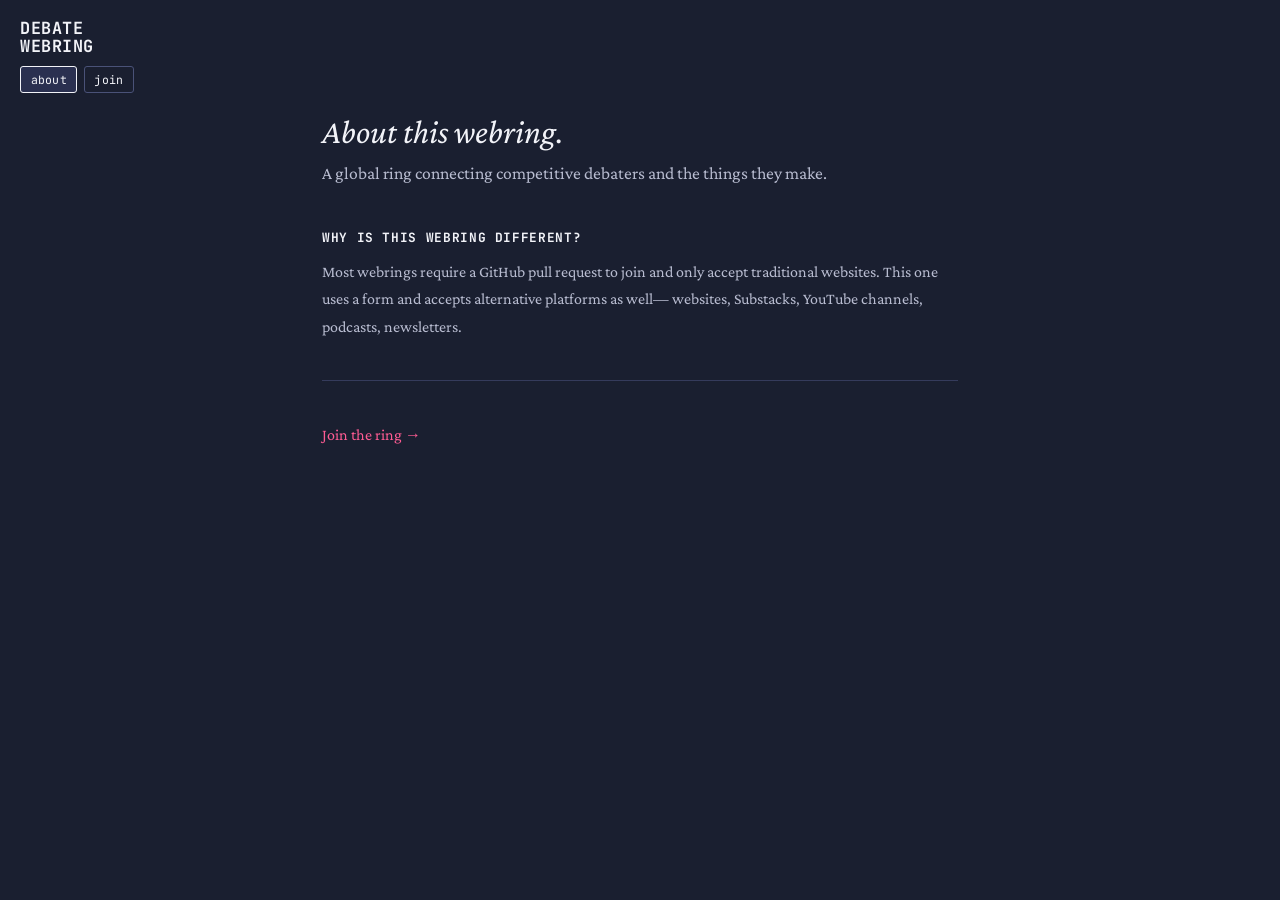
==== commit 2b46d04f: "style: remove header bar" ====
--- a/about.html
+++ b/about.html
@@ -11,13 +11,13 @@
   <link rel="stylesheet" href="styles.css" />
 </head>
 <body class="editorial-page">
-  <header>
+  <div id="sidebar-brand" class="floating">
     <h1><a href="index.html">debate webring</a></h1>
     <nav>
       <a href="about.html" class="active">about</a>
       <a href="join.html">join</a>
     </nav>
-  </header>
+  </div>
 
   <main class="editorial-content">
     <h2>About this webring.</h2>
--- a/styles.css
+++ b/styles.css
@@ -36,60 +36,66 @@
   -webkit-font-smoothing: antialiased;
 }
 
-/* ── Header ── */
-header {
-  position: fixed;
-  top: 0;
-  left: 0;
-  right: 0;
-  z-index: 100;
-  display: flex;
-  align-items: center;
-  justify-content: space-between;
-  padding: 1rem 1.25rem;
-  background: var(--base);
+/* ── Sidebar brand (replaces header) ── */
+#sidebar-brand {
+  flex-shrink: 0;
+  display: flex;
+  flex-direction: column;
+  align-items: flex-start;
+  gap: 0.7rem;
+  padding: 1.1rem 1rem 0.95rem;
   border-bottom: 1px solid var(--border);
 }
 
-header h1 {
+#sidebar-brand h1 {
   font-family: var(--mono);
   font-size: 1.05rem;
   font-weight: 700;
-  letter-spacing: 0.02em;
+  letter-spacing: 0.03em;
   text-transform: uppercase;
   color: var(--text);
   line-height: 1.05;
-}
-
-header h1 a {
+  max-width: 5.5em;
+}
+
+#sidebar-brand h1 a {
   color: inherit;
   text-decoration: none;
-  display: inline-block;
-  max-width: 5.5em;
-}
-
-header nav {
-  display: flex;
-  gap: 0.5rem;
-}
-
-header nav a {
-  font-family: var(--mono);
-  font-size: 0.75rem;
+}
+
+#sidebar-brand nav {
+  display: flex;
+  gap: 0.4rem;
+}
+
+#sidebar-brand nav a {
+  font-family: var(--mono);
+  font-size: 0.72rem;
   color: var(--text);
   text-decoration: none;
   letter-spacing: 0.02em;
-  padding: 0.2rem 0.55rem;
+  padding: 0.2rem 0.6rem;
   border: 1px solid var(--border-strong);
   border-radius: 3px;
   transition: border-color 0.15s, color 0.15s, background 0.15s;
 }
 
-header nav a:hover,
-header nav a.active {
+#sidebar-brand nav a:hover,
+#sidebar-brand nav a.active {
   color: var(--text);
   border-color: var(--text);
   background: var(--overlay);
+}
+
+/* Floating brand on editorial pages (no sidebar layout) */
+#sidebar-brand.floating {
+  position: fixed;
+  top: 1.25rem;
+  left: 1.25rem;
+  z-index: 100;
+  padding: 0;
+  border-bottom: none;
+  background: transparent;
 }
 
 /* ── Index page split layout ── */
@@ -98,12 +104,6 @@
   display: flex;
   flex-direction: column;
   overflow: hidden;
-}
-
-body.index-page header {
-  position: relative;
-  flex-shrink: 0;
-  border-bottom: 1px solid var(--border);
 }
 
 #app {
@@ -933,8 +933,13 @@
 
 /* ── Responsive ── */
 @media (max-width: 700px) {
-  header {
-    padding: 0.75rem 1rem;
+  #sidebar-brand {
+    padding: 0.85rem 1rem 0.75rem;
+  }
+
+  #sidebar-brand.floating {
+    top: 1rem;
+    left: 1rem;
   }
 
   #left-panel {
